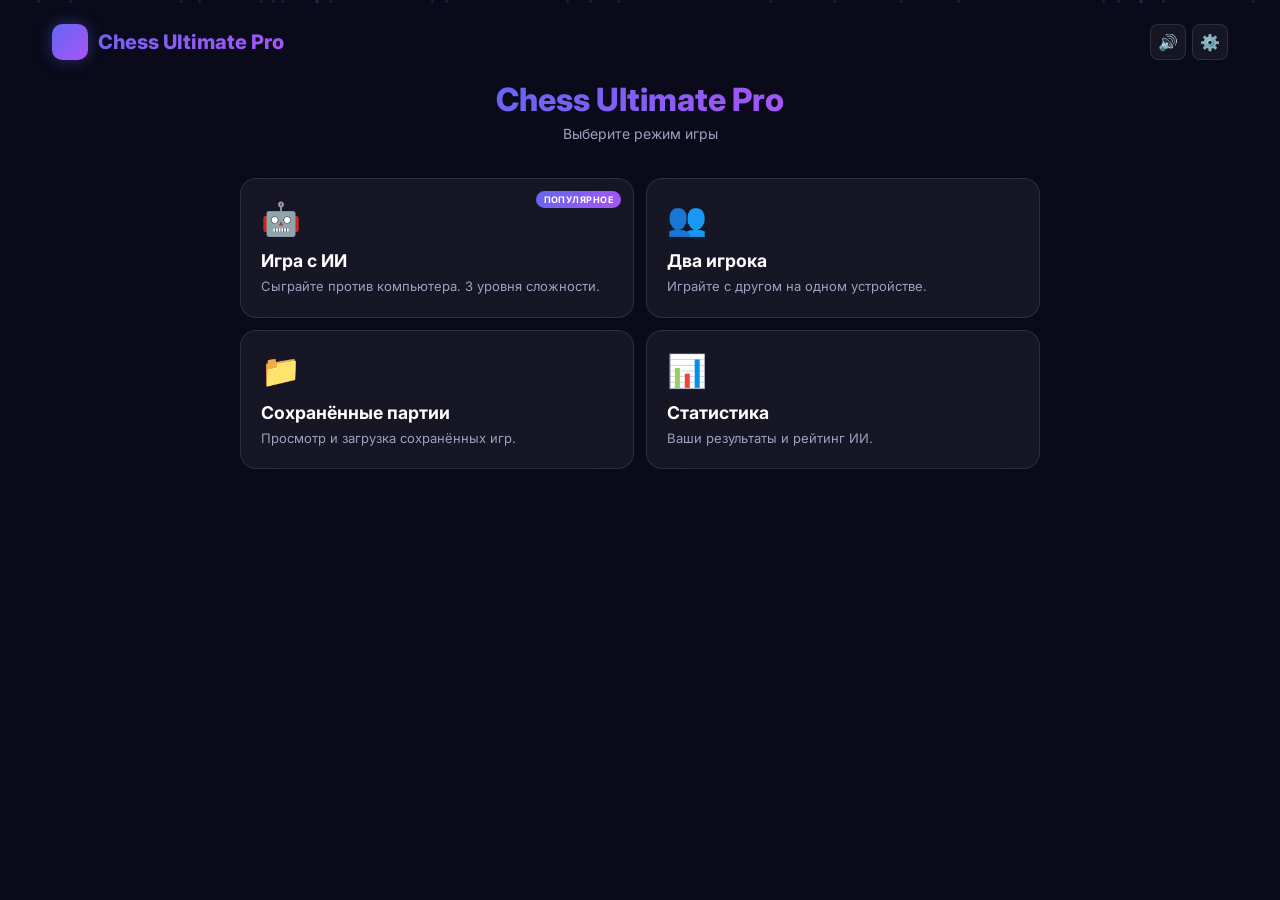
==== index.html.html @ 2f2b068c "Add files via upload" ====
<!DOCTYPE html>
<html lang="ru">
<head>
<meta charset="UTF-8">
<meta name="viewport" content="width=device-width, initial-scale=1.0, maximum-scale=1.0, user-scalable=no">
<meta name="theme-color" content="#0f0f25">
<meta name="apple-mobile-web-app-capable" content="yes">
<meta name="apple-mobile-web-app-status-bar-style" content="black-translucent">
<meta name="description" content="Chess Ultimate Pro 2026 - Ультимативные шахматы с продвинутым ИИ">
<title>Chess Ultimate Pro 2026</title>
<link href="https://fonts.googleapis.com/css2?family=Inter:wght@300;400;500;600;700;800&family=JetBrains+Mono:wght@400;500;600&family=Poppins:wght@600;700;800&display=swap" rel="stylesheet">
<style>
:root{--bg-primary:#0a0a1a;--bg-secondary:#12122a;--bg-tertiary:#1e1e3f;--bg-glass:rgba(255,255,255,0.05);--text-primary:#ffffff;--text-secondary:#a0a0c0;--text-muted:#6a6a8a;--accent:#6366f1;--accent-secondary:#a855f7;--accent-glow:rgba(99,102,241,0.4);--light-square:#e8e4d9;--dark-square:#7d6b54;--light-square-hl:#f0ebdb;--dark-square-hl:#8f7b60;--selected:rgba(99,102,241,0.6);--valid-move:rgba(34,197,94,0.6);--valid-capture:rgba(239,68,68,0.8);--last-move:rgba(251,191,36,0.35);--check-hl:rgba(239,68,68,0.6);--border:rgba(255,255,255,0.1);--shadow:0 12px 48px rgba(0,0,0,0.6);--shadow-sm:0 4px 16px rgba(0,0,0,0.4)}
[data-theme="light"]{--bg-primary:#fafaf5;--bg-secondary:#f0f0e8;--bg-tertiary:#e5e5dc;--bg-glass:rgba(0,0,0,0.04);--text-primary:#1a1a2e;--text-secondary:#5a5a7a;--text-muted:#8a8a9a;--accent:#4f46e5;--accent-secondary:#9333ea;--accent-glow:rgba(79,70,229,0.25);--border:rgba(0,0,0,0.12);--shadow:0 12px 48px rgba(0,0,0,0.15);--shadow-sm:0 4px 16px rgba(0,0,0,0.1)}
[data-theme="classic"]{--bg-primary:#2a2a2a;--bg-secondary:#353535;--bg-tertiary:#404040;--bg-glass:rgba(255,255,255,0.05);--text-primary:#f0f0f0;--text-secondary:#c0c0c0;--text-muted:#909090;--accent:#d4af37;--accent-secondary:#c9a227;--accent-glow:rgba(212,175,55,0.35);--light-square:#eeeed2;--dark-square:#769656;--light-square-hl:#f7f789;--dark-square-hl:#8fb35a;--selected:rgba(212,175,55,0.5);--valid-move:rgba(106,168,79,0.6);--valid-capture:rgba(185,28,28,0.8);--last-move:rgba(250,204,21,0.4);--check-hl:rgba(185,28,28,0.6);--border:rgba(255,255,255,0.08);--shadow:0 12px 48px rgba(0,0,0,0.5)}
[data-theme="ocean"]{--bg-primary:#0d1f3a;--bg-secondary:#122a4a;--bg-tertiary:#1a3555;--bg-glass:rgba(0,180,216,0.05);--text-primary:#e8f4ff;--text-secondary:#8ab8e8;--text-muted:#5a8ab8;--accent:#00b4d8;--accent-secondary:#0077b6;--accent-glow:rgba(0,180,216,0.35);--light-square:#d4edff;--dark-square:#5a9bb8;--light-square-hl:#e4f5ff;--dark-square-hl:#6aabb8;--border:rgba(0,180,216,0.15)}
[data-theme="forest"]{--bg-primary:#0d2a0d;--bg-secondary:#123512;--bg-tertiary:#1a401a;--bg-glass:rgba(34,197,94,0.05);--text-primary:#e8f8e8;--text-secondary:#8ac88a;--text-muted:#5aa05a;--accent:#22c55e;--accent-secondary:#16a34a;--accent-glow:rgba(34,197,94,0.35);--light-square:#e8f8d0;--dark-square:#5a9a4a;--light-square-hl:#f0ffd0;--dark-square-hl:#6aaa5a;--border:rgba(34,197,94,0.12)}
[data-theme="sunset"]{--bg-primary:#2a0f1a;--bg-secondary:#351222;--bg-tertiary:#401a2a;--bg-glass:rgba(255,107,107,0.05);--text-primary:#ffe8ec;--text-secondary:#e89ab0;--text-muted:#b86a88;--accent:#ff6b6b;--accent-secondary:#ff8e53;--accent-glow:rgba(255,107,107,0.35);--light-square:#ffe8dc;--dark-square:#d46a6a;--light-square-hl:#fff0e8;--dark-square-hl:#e47a7a;--border:rgba(255,107,107,0.15)}
[data-theme="midnight"]{--bg-primary:#0a0f1f;--bg-secondary:#0f152a;--bg-tertiary:#1a2040;--bg-glass:rgba(99,102,241,0.04);--text-primary:#f0f4ff;--text-secondary:#90a0d0;--text-muted:#5a6a9a;--accent:#818cf8;--accent-secondary:#c084fc;--accent-glow:rgba(129,140,248,0.3);--light-square:#e0e4f0;--dark-square:#6a7090;--light-square-hl:#eceef8;--dark-square-hl:#7a80a0;--border:rgba(129,140,248,0.12)}
*{margin:0;padding:0;box-sizing:border-box;-webkit-tap-highlight-color:transparent;touch-action:manipulation}
body{font-family:Inter,-apple-system,BlinkMacSystemFont,sans-serif;background:var(--bg-primary);color:var(--text-primary);min-height:100vh;overflow-x:hidden;display:flex;flex-direction:column;align-items:center;transition:background .5s,color .5s}
.particles{position:fixed;inset:0;overflow:hidden;pointer-events:none;z-index:0}
.particle{position:absolute;width:3px;height:3px;background:var(--accent);border-radius:50%;opacity:.2;animation:float 20s infinite ease-in-out}
@keyframes float{0%,100%{transform:translateY(100vh) translateX(0);opacity:0}10%{opacity:.2}90%{opacity:.2}50%{transform:translateY(-200px) translateX(30px);opacity:.15}}
.app-container{position:relative;z-index:1;width:100%;max-width:1200px;padding:12px;display:flex;flex-direction:column;align-items:center;min-height:100vh}
.header{width:100%;display:flex;justify-content:space-between;align-items:center;padding:12px 0;margin-bottom:8px}
.logo{display:flex;align-items:center;gap:10px;font-size:1.25rem;font-weight:800;background:linear-gradient(135deg,var(--accent),var(--accent-secondary));-webkit-background-clip:text;-webkit-text-fill-color:transparent;background-clip:text}
.logo-icon{width:36px;height:36px;background:linear-gradient(135deg,var(--accent),var(--accent-secondary));border-radius:10px;display:flex;align-items:center;justify-content:center;font-size:1.25rem;box-shadow:0 0 15px var(--accent-glow);animation:pulse-glow 3s infinite ease-in-out}
@keyframes pulse-glow{0%,100%{box-shadow:0 0 15px var(--accent-glow)}50%{box-shadow:0 0 30px var(--accent-glow),0 0 50px rgba(139,92,246,0.15)}}
.header-actions{display:flex;gap:6px}
.icon-btn{width:36px;height:36px;border-radius:8px;border:1px solid var(--border);background:var(--bg-glass);backdrop-filter:blur(10px);color:var(--text-secondary);font-size:1rem;cursor:pointer;transition:all .3s cubic-bezier(.4,0,.2,1);display:flex;align-items:center;justify-content:center}
.icon-btn:hover{background:var(--bg-tertiary);color:var(--text-primary);transform:translateY(-2px);box-shadow:var(--shadow-sm)}
.icon-btn:active{transform:translateY(0) scale(.95)}
.screen{width:100%;display:none;animation:fadeIn .5s ease-out}
.screen.active{display:flex;flex-direction:column;align-items:center}
@keyframes fadeIn{from{opacity:0;transform:translateY(20px)}to{opacity:1;transform:translateY(0)}}
.menu-title{text-align:center;margin-bottom:20px}
.menu-title h1{font-size:clamp(1.5rem,5vw,2rem);font-weight:800;margin-bottom:6px;background:linear-gradient(135deg,var(--accent),var(--accent-secondary));-webkit-background-clip:text;-webkit-text-fill-color:transparent;background-clip:text}
.menu-title p{color:var(--text-secondary);font-size:.875rem}
.menu-grid{display:grid;grid-template-columns:repeat(auto-fit,minmax(260px,1fr));gap:12px;width:100%;max-width:800px;margin-top:16px}
.menu-card{background:var(--bg-glass);backdrop-filter:blur(20px);border:1px solid var(--border);border-radius:16px;padding:20px;cursor:pointer;transition:all .4s cubic-bezier(.4,0,.2,1);position:relative;overflow:hidden}
.menu-card::before{content:'';position:absolute;top:0;left:0;right:0;height:3px;background:linear-gradient(90deg,var(--accent),var(--accent-secondary));transform:scaleX(0);transition:transform .4s ease}
.menu-card:hover{transform:translateY(-3px);box-shadow:var(--shadow),0 0 30px var(--accent-glow);border-color:rgba(59,130,246,0.3)}
.menu-card:hover::before{transform:scaleX(1)}
.menu-card-icon{font-size:2rem;margin-bottom:12px;display:block;transition:transform .3s ease}
.menu-card:hover .menu-card-icon{transform:scale(1.1) rotate(-5deg)}
.menu-card-title{font-size:1.1rem;font-weight:700;margin-bottom:6px;color:var(--text-primary)}
.menu-card-desc{font-size:.8125rem;color:var(--text-secondary);line-height:1.5}
.menu-card-badge{position:absolute;top:12px;right:12px;background:linear-gradient(135deg,var(--accent),var(--accent-secondary));color:white;font-size:.5625rem;font-weight:700;padding:3px 8px;border-radius:12px;text-transform:uppercase;letter-spacing:.05em}
.color-select-grid{display:grid;grid-template-columns:1fr 1fr;gap:12px;margin:16px 0}
.color-option{padding:20px;border-radius:14px;border:2px solid var(--border);background:var(--bg-tertiary);cursor:pointer;transition:all .3s ease;text-align:center}
.color-option:hover{border-color:var(--accent);transform:translateY(-2px)}
.color-option.active{border-color:var(--accent);background:rgba(59,130,246,0.15);box-shadow:0 0 20px rgba(59,130,246,0.2)}
.color-option .piece-preview{font-size:3rem;margin-bottom:8px;display:block}
.color-option .color-label{font-size:.9375rem;font-weight:600}
.game-layout{display:flex;flex-direction:column;align-items:center;width:100%;gap:12px}
@media(min-width:900px){.game-layout{flex-direction:row;justify-content:center;align-items:flex-start;gap:16px}}
.board-area{display:flex;flex-direction:column;align-items:center;gap:10px;flex-shrink:0}
.player-panel{background:var(--bg-glass);backdrop-filter:blur(20px);border:1px solid var(--border);border-radius:14px;padding:10px 14px;display:flex;align-items:center;gap:10px;width:100%;max-width:min(85vw,520px);transition:all .3s ease;min-height:56px}
.player-panel.active-turn{border-color:var(--accent);box-shadow:0 0 15px var(--accent-glow);background:rgba(59,130,246,0.08)}
.player-avatar{width:40px;height:40px;border-radius:12px;background:linear-gradient(135deg,var(--accent),var(--accent-secondary));display:flex;align-items:center;justify-content:center;font-size:1.25rem;flex-shrink:0;transition:transform .3s ease}
.player-panel.active-turn .player-avatar{animation:avatar-pulse 2s infinite}
@keyframes avatar-pulse{0%,100%{transform:scale(1)}50%{transform:scale(1.08)}}
.player-info{flex:1;min-width:0}
.player-name{font-weight:600;font-size:.875rem;color:var(--text-primary);white-space:nowrap;overflow:hidden;text-overflow:ellipsis}
.player-status{font-size:.6875rem;color:var(--text-muted);margin-top:1px}
.player-timer{font-family:'JetBrains Mono',monospace;font-size:1rem;font-weight:600;color:var(--text-primary);background:var(--bg-secondary);padding:6px 12px;border-radius:8px;border:1px solid var(--border);transition:all .3s ease;min-width:64px;text-align:center}
.player-timer.low-time{color:#ef4444;border-color:rgba(239,68,68,0.5);animation:timer-pulse 1s infinite}
@keyframes timer-pulse{0%,100%{box-shadow:0 0 0 0 rgba(239,68,68,0.4)}50%{box-shadow:0 0 0 6px rgba(239,68,68,0)}}
.board-wrapper{position:relative;padding:8px;background:var(--bg-glass);backdrop-filter:blur(20px);border:1px solid var(--border);border-radius:16px;box-shadow:var(--shadow)}
.board-container{position:relative;width:min(92vw,520px);height:min(92vw,520px)}
@media(min-width:768px){.board-container{width:min(80vw,480px);height:min(80vw,480px)}}
@media(min-width:900px){.board-container{width:min(55vw,520px);height:min(55vw,520px)}}
.board{display:grid;grid-template-columns:repeat(8,1fr);grid-template-rows:repeat(8,1fr);width:100%;height:100%;border-radius:10px;overflow:hidden;position:relative}
.square{position:relative;display:flex;align-items:center;justify-content:center;cursor:pointer;transition:background .15s ease;user-select:none;overflow:hidden}
.square.light{background:var(--light-square)}
.square.dark{background:var(--dark-square)}
.square.light:hover{background:var(--light-square-hl)}
.square.dark:hover{background:var(--dark-square-hl)}
.square.selected{background:var(--selected)!important;box-shadow:inset 0 0 15px rgba(139,92,246,0.3)}
.square.last-move{background:var(--last-move)!important}
.square.check{background:var(--check-hl)!important;animation:check-pulse 1.2s infinite}
@keyframes check-pulse{0%,100%{box-shadow:inset 0 0 15px rgba(239,68,68,0.3)}50%{box-shadow:inset 0 0 30px rgba(239,68,68,0.6)}}
.square.valid-move::after{content:'';position:absolute;width:28%;height:28%;background:var(--valid-move);border-radius:50%;animation:dot-in .25s ease-out}
.square.valid-capture::after{content:'';position:absolute;inset:0;border:3px solid var(--valid-capture);border-radius:0;animation:ring-in .25s ease-out}
@keyframes dot-in{from{transform:scale(0);opacity:0}to{transform:scale(1);opacity:1}}
@keyframes ring-in{from{transform:scale(1.3);opacity:0}to{transform:scale(1);opacity:1}}
.piece{font-size:clamp(1.8rem,10vw,3rem);line-height:1;z-index:2;transition:transform .12s cubic-bezier(.4,0,.2,1);cursor:grab;position:relative}
.piece:active{cursor:grabbing;transform:scale(1.12)}
.piece.white{color:#f5f5f5;-webkit-text-stroke:1.2px #1a1a1a;text-stroke:1.2px #1a1a1a;text-shadow:0 1px 3px rgba(0,0,0,0.3),0 0 6px rgba(255,255,255,0.15)}
.piece.black{color:#0a0a0a;text-shadow:0 1px 2px rgba(255,255,255,0.1)}
.piece.capturing{animation:capture-anim .4s ease-out forwards}
@keyframes capture-anim{0%{transform:scale(1)}30%{transform:scale(1.3) rotate(10deg)}60%{transform:scale(.8) rotate(-5deg);opacity:.5}100%{transform:scale(0);opacity:0}}
.piece.moving{animation:move-anim .25s ease-out}
@keyframes move-anim{0%{transform:scale(1)}50%{transform:scale(1.15)}100%{transform:scale(1)}}
.capture-effect{position:absolute;inset:0;pointer-events:none;z-index:10;display:flex;align-items:center;justify-content:center}
.capture-effect::after{content:'💥';font-size:clamp(1.5rem,8vw,2.5rem);animation:capture-boom .5s ease-out forwards;position:absolute}
@keyframes capture-boom{0%{transform:scale(0);opacity:1}50%{transform:scale(1.5);opacity:.8}100%{transform:scale(2);opacity:0}}
.coord{position:absolute;font-family:'JetBrains Mono',monospace;font-size:clamp(.5rem,1.5vw,.625rem);font-weight:600;color:rgba(0,0,0,0.5);pointer-events:none;z-index:1}
.coord-file{bottom:2px;right:3px}
.coord-rank{top:2px;left:3px}
.side-panel{display:flex;flex-direction:column;gap:10px;width:100%;max-width:min(92vw,520px)}
@media(min-width:900px){.side-panel{width:280px;max-width:280px}}
.panel-card{background:var(--bg-glass);backdrop-filter:blur(20px);border:1px solid var(--border);border-radius:14px;padding:14px}
.panel-title{font-size:.75rem;font-weight:600;color:var(--text-secondary);text-transform:uppercase;letter-spacing:.05em;margin-bottom:10px;display:flex;align-items:center;gap:6px}
.captured-area{display:flex;flex-wrap:wrap;gap:3px;min-height:28px;align-items:center}
.captured-piece{font-size:1.1rem;animation:captured-in .4s cubic-bezier(.34,1.56,.64,1);display:inline-block}
@keyframes captured-in{from{transform:scale(2) rotate(20deg);opacity:0}to{transform:scale(1) rotate(0);opacity:.7}}
.captured-divider{height:1px;background:var(--border);margin:6px 0}
.move-list{max-height:160px;overflow-y:auto;font-family:'JetBrains Mono',monospace;font-size:.75rem;display:grid;grid-template-columns:auto 1fr 1fr;gap:3px 10px}
.move-list::-webkit-scrollbar{width:3px}
.move-list::-webkit-scrollbar-thumb{background:var(--border);border-radius:3px}
.move-number{color:var(--text-muted);text-align:right;padding:2px 0}
.move-entry{color:var(--text-primary);cursor:pointer;padding:2px 6px;border-radius:3px;transition:background .15s;white-space:nowrap;overflow:hidden;text-overflow:ellipsis}
.move-entry:hover{background:var(--bg-tertiary)}
.move-entry.current{background:rgba(59,130,246,0.2)!important;color:var(--accent)!important}
.controls-grid{display:grid;grid-template-columns:repeat(4,1fr);gap:6px}
.control-btn{background:var(--bg-secondary);border:1px solid var(--border);border-radius:8px;padding:8px 4px;color:var(--text-secondary);font-size:.75rem;cursor:pointer;transition:all .2s ease;display:flex;flex-direction:column;align-items:center;gap:3px}
.control-btn:hover{background:var(--bg-tertiary);color:var(--text-primary);transform:translateY(-2px);border-color:var(--accent)}
.control-btn:active{transform:translateY(0) scale(.95)}
.control-btn .icon{font-size:1.1rem}
.control-btn .label{font-size:.625rem;font-weight:500}
.exit-btn{width:100%;margin-top:8px;padding:10px;border-radius:10px;border:1px solid var(--border);background:var(--bg-tertiary);color:var(--text-secondary);font-size:.8125rem;font-weight:600;cursor:pointer;transition:all .2s ease;display:flex;align-items:center;justify-content:center;gap:6px}
.exit-btn:hover{background:rgba(239,68,68,0.1);border-color:rgba(239,68,68,0.4);color:#ef4444}
.exit-btn:active{transform:scale(.98)}
.ai-thinking{display:none;align-items:center;gap:8px;padding:6px 14px;background:rgba(139,92,246,0.08);border:1px solid rgba(139,92,246,0.2);border-radius:8px;font-size:.8125rem;color:var(--accent-secondary);width:fit-content}
.ai-thinking.active{display:flex;animation:thinking-fade .3s ease}
@keyframes thinking-fade{from{opacity:0;transform:translateY(5px)}to{opacity:1;transform:translateY(0)}}
.thinking-dots{display:flex;gap:4px}
.thinking-dot{width:5px;height:5px;background:var(--accent-secondary);border-radius:50%;animation:thinking-bounce 1.4s infinite ease-in-out both}
.thinking-dot:nth-child(1){animation-delay:-.32s}.thinking-dot:nth-child(2){animation-delay:-.16s}
@keyframes thinking-bounce{0%,80%,100%{transform:scale(0)}40%{transform:scale(1)}}
.modal-overlay{position:fixed;inset:0;background:rgba(0,0,0,0.75);backdrop-filter:blur(12px);z-index:1000;display:none;align-items:center;justify-content:center;padding:16px;animation:fadeIn .3s ease}
.modal-overlay.active{display:flex}
.modal{background:var(--bg-secondary);border:1px solid var(--border);border-radius:20px;padding:28px;max-width:420px;width:100%;text-align:center;animation:modal-in .4s cubic-bezier(.34,1.56,.64,1);box-shadow:var(--shadow);max-height:90vh;overflow-y:auto}
@keyframes modal-in{from{transform:scale(.85) translateY(20px);opacity:0}to{transform:scale(1) translateY(0);opacity:1}}
.modal-icon{font-size:3.5rem;margin-bottom:12px;display:block;animation:bounce-in .6s cubic-bezier(.34,1.56,.64,1)}
@keyframes bounce-in{0%{transform:scale(0)}60%{transform:scale(1.15)}100%{transform:scale(1)}}
.modal-title{font-size:1.35rem;font-weight:700;margin-bottom:6px;color:var(--text-primary)}
.modal-text{color:var(--text-secondary);margin-bottom:20px;line-height:1.5;font-size:.875rem}
.modal-buttons{display:flex;gap:10px;justify-content:center;flex-wrap:wrap}
.btn{padding:10px 20px;border-radius:10px;font-weight:600;font-size:.875rem;cursor:pointer;transition:all .25s ease;border:none;outline:none}
.btn-primary{background:linear-gradient(135deg,var(--accent),var(--accent-secondary));color:white;box-shadow:0 4px 12px var(--accent-glow)}
.btn-primary:hover{transform:translateY(-2px);box-shadow:0 6px 20px var(--accent-glow)}
.btn-primary:active{transform:translateY(0) scale(.97)}
.btn-secondary{background:var(--bg-tertiary);color:var(--text-primary);border:1px solid var(--border)}
.btn-secondary:hover{background:var(--bg-glass);border-color:var(--accent)}
.btn-full{width:100%;margin-top:8px}
.difficulty-grid{display:grid;grid-template-columns:repeat(3,1fr);gap:8px;margin:14px 0}
.difficulty-btn{padding:14px 6px;border-radius:10px;border:2px solid var(--border);background:var(--bg-tertiary);color:var(--text-secondary);cursor:pointer;transition:all .3s ease;font-weight:600;font-size:.8125rem}
.difficulty-btn:hover{border-color:var(--accent);color:var(--text-primary);transform:translateY(-2px)}
.difficulty-btn.active{border-color:var(--accent);background:rgba(59,130,246,0.15);color:var(--accent);box-shadow:0 0 15px rgba(59,130,246,0.1)}
.promotion-options{display:flex;gap:10px;justify-content:center;margin-top:14px}
.promotion-piece{width:52px;height:52px;background:var(--bg-tertiary);border:2px solid var(--border);border-radius:10px;display:flex;align-items:center;justify-content:center;font-size:1.75rem;cursor:pointer;transition:all .3s ease}
.promotion-piece:hover{border-color:var(--accent);transform:translateY(-4px) scale(1.1);box-shadow:0 8px 20px rgba(59,130,246,0.25)}
.promotion-piece:active{transform:translateY(-2px) scale(1.05)}
.settings-group{margin-bottom:16px}
.settings-label{font-size:.75rem;font-weight:600;color:var(--text-secondary);margin-bottom:8px;display:block;text-transform:uppercase;letter-spacing:.03em}
.toggle{display:flex;align-items:center;justify-content:space-between;padding:10px 0;border-bottom:1px solid var(--border)}
.toggle-label{font-size:.875rem;color:var(--text-primary)}
.toggle-switch{width:44px;height:24px;background:var(--bg-tertiary);border-radius:12px;position:relative;cursor:pointer;transition:background .3s ease;border:1px solid var(--border)}
.toggle-switch.active{background:var(--accent)}
.toggle-switch::after{content:'';position:absolute;width:18px;height:18px;background:white;border-radius:50%;top:2px;left:2px;transition:transform .3s cubic-bezier(.4,0,.2,1);box-shadow:0 2px 4px rgba(0,0,0,0.2)}
.toggle-switch.active::after{transform:translateX(20px)}
.time-options{display:grid;grid-template-columns:repeat(3,1fr);gap:6px}
.time-btn{padding:10px;border-radius:8px;border:1px solid var(--border);background:var(--bg-tertiary);color:var(--text-secondary);cursor:pointer;transition:all .2s ease;font-size:.75rem;font-weight:500}
.time-btn:hover{border-color:var(--accent);color:var(--text-primary)}
.time-btn.active{background:rgba(59,130,246,0.15);border-color:var(--accent);color:var(--accent)}
.theme-grid{display:grid;grid-template-columns:repeat(3,1fr);gap:8px;margin:10px 0}
.theme-btn{padding:10px 6px;border-radius:10px;border:2px solid var(--border);background:var(--bg-tertiary);cursor:pointer;transition:all .3s ease;font-size:.75rem;font-weight:600;color:var(--text-secondary)}
.theme-btn:hover{border-color:var(--accent);transform:translateY(-2px);color:var(--text-primary)}
.theme-btn.active{border-color:var(--accent);background:rgba(59,130,246,0.15);color:var(--accent);box-shadow:0 0 15px rgba(59,130,246,0.1)}
.theme-btn .theme-preview{display:block;width:100%;height:14px;border-radius:6px;margin-bottom:6px;border:1px solid var(--border)}
.theme-btn[data-theme="dark"] .theme-preview{background:linear-gradient(135deg,#0a0a1a,#1e1e3f)}
.theme-btn[data-theme="light"] .theme-preview{background:linear-gradient(135deg,#fafaf5,#e5e5dc)}
.theme-btn[data-theme="classic"] .theme-preview{background:linear-gradient(135deg,#2a2a2a,#404040)}
.theme-btn[data-theme="ocean"] .theme-preview{background:linear-gradient(135deg,#0d1f3a,#1a3555)}
.theme-btn[data-theme="forest"] .theme-preview{background:linear-gradient(135deg,#0d2a0d,#1a401a)}
.theme-btn[data-theme="sunset"] .theme-preview{background:linear-gradient(135deg,#2a0f1a,#401a2a)}
.theme-btn[data-theme="midnight"] .theme-preview{background:linear-gradient(135deg,#0a0f1f,#1a2040)}
.stats-grid{display:grid;grid-template-columns:repeat(3,1fr);gap:8px;margin:10px 0}
.stat-card{background:var(--bg-tertiary);border:1px solid var(--border);border-radius:10px;padding:12px 6px;text-align:center}
.stat-value{font-size:1.25rem;font-weight:700;color:var(--accent)}
.stat-label{font-size:.625rem;color:var(--text-muted);margin-top:2px;text-transform:uppercase;letter-spacing:.03em}
.elo-display{background:linear-gradient(135deg,var(--accent),var(--accent-secondary));color:white;padding:12px 16px;border-radius:12px;margin:10px 0;text-align:center}
.elo-value{font-size:1.5rem;font-weight:800}
.elo-label{font-size:.6875rem;opacity:.9;text-transform:uppercase;letter-spacing:.05em}
.elo-diff{font-size:.75rem;margin-top:4px}
.elo-diff.positive{color:#86efac}.elo-diff.negative{color:#fca5a5}
.history-list{max-height:200px;overflow-y:auto;display:flex;flex-direction:column;gap:6px}
.history-item{background:var(--bg-tertiary);border:1px solid var(--border);border-radius:10px;padding:10px 12px;cursor:pointer;transition:all .2s ease;text-align:left}
.history-item:hover{border-color:var(--accent);transform:translateX(4px)}
.history-item-header{display:flex;justify-content:space-between;align-items:center;margin-bottom:4px}
.history-item-title{font-weight:600;font-size:.8125rem;color:var(--text-primary)}
.history-item-date{font-size:.625rem;color:var(--text-muted)}
.history-item-meta{display:flex;gap:8px;font-size:.6875rem;color:var(--text-secondary)}
.history-item-result{font-weight:600}
.history-item-result.win{color:#22c55e}.history-item-result.loss{color:#ef4444}.history-item-result.draw{color:#eab308}
.history-empty{text-align:center;color:var(--text-muted);padding:20px;font-size:.8125rem}
.saved-games-list{max-height:240px;overflow-y:auto;display:flex;flex-direction:column;gap:6px}
.saved-game-item{background:var(--bg-tertiary);border:1px solid var(--border);border-radius:10px;padding:10px 12px;cursor:pointer;transition:all .2s ease;text-align:left;display:flex;justify-content:space-between;align-items:center}
.saved-game-item:hover{border-color:var(--accent)}
.saved-game-info{flex:1}
.saved-game-title{font-weight:600;font-size:.8125rem;color:var(--text-primary)}
.saved-game-meta{font-size:.625rem;color:var(--text-muted);margin-top:2px}
.saved-game-actions{display:flex;gap:4px}
.saved-game-btn{width:28px;height:28px;border-radius:6px;border:1px solid var(--border);background:var(--bg-secondary);color:var(--text-secondary);cursor:pointer;display:flex;align-items:center;justify-content:center;font-size:.75rem;transition:all .2s}
.saved-game-btn:hover{background:var(--accent);color:white;border-color:var(--accent)}
.toast{position:fixed;bottom:20px;left:50%;transform:translateX(-50%) translateY(100px);background:var(--bg-secondary);border:1px solid var(--border);border-radius:10px;padding:10px 20px;color:var(--text-primary);font-weight:500;z-index:2000;opacity:0;transition:all .4s cubic-bezier(.34,1.56,.64,1);box-shadow:var(--shadow);white-space:nowrap;font-size:.875rem}
.toast.show{transform:translateX(-50%) translateY(0);opacity:1}
::-webkit-scrollbar{width:4px}
::-webkit-scrollbar-track{background:transparent}
::-webkit-scrollbar-thumb{background:var(--border);border-radius:2px}
@media(max-width:640px){
.app-container{padding:8px}.header{padding:8px 0}.logo{font-size:1.1rem}.logo-icon{width:32px;height:32px;font-size:1rem}
.menu-grid{grid-template-columns:1fr;gap:10px}.menu-card{padding:16px}.menu-card-icon{font-size:1.75rem}
.controls-grid{grid-template-columns:repeat(2,1fr)}.control-btn{padding:8px 2px}
.player-panel{padding:8px 10px;min-height:48px}.player-avatar{width:34px;height:34px;font-size:1rem}
.player-timer{font-size:.875rem;padding:4px 8px;min-width:52px}
.piece{font-size:clamp(1.6rem,11vw,2.2rem)}.modal{padding:20px;margin:12px}
.side-panel{max-width:100%}.board-container{width:min(96vw,100%)}
.theme-grid{grid-template-columns:repeat(2,1fr)}.stats-grid{grid-template-columns:repeat(3,1fr)}
}
@media(max-width:380px){
.piece{font-size:clamp(1.4rem,10vw,1.8rem)}.coord{font-size:.4375rem}.player-name{font-size:.8125rem}
}
.pgn-area{width:100%;min-height:80px;background:var(--bg-tertiary);border:1px solid var(--border);border-radius:8px;padding:10px;font-family:'JetBrains Mono',monospace;font-size:.6875rem;color:var(--text-secondary);resize:vertical;outline:none}
.pgn-area:focus{border-color:var(--accent)}
.rating-bar{width:100%;height:6px;background:var(--bg-tertiary);border-radius:3px;overflow:hidden;margin:8px 0}
.rating-bar-fill{height:100%;background:linear-gradient(90deg,var(--accent),var(--accent-secondary));border-radius:3px;transition:width .5s ease}

.destruction-flash{position:absolute;inset:0;pointer-events:none;z-index:50;background:radial-gradient(circle,rgba(255,200,50,0.8) 0%,transparent 70%);animation:flash-out 0.3s ease-out forwards}
@keyframes flash-out{0%{opacity:1;transform:scale(0.5)}100%{opacity:0;transform:scale(1.5)}}
</style>
<base target="_blank">
</head>
<body>
<div class="particles" id="particles"></div>
<div class="app-container">
<header class="header">
<div class="logo"><div class="logo-icon">♟️</div><span>Chess Ultimate Pro</span></div>
<div class="header-actions">
<button class="icon-btn" id="btn-sound" title="Звук">🔊</button>
<button class="icon-btn" id="btn-settings" title="Настройки">⚙️</button>
</div>
</header>
<div class="screen active" id="screen-menu">
<div class="menu-title"><h1>Chess Ultimate Pro</h1><p>Выберите режим игры</p></div>
<div class="menu-grid">
<div class="menu-card" onclick="showColorSelect('ai')"><span class="menu-card-icon">🤖</span><div class="menu-card-title">Игра с ИИ</div><div class="menu-card-desc">Сыграйте против компьютера. 3 уровня сложности.</div><span class="menu-card-badge">Популярное</span></div>
<div class="menu-card" onclick="startGame('pvp')"><span class="menu-card-icon">👥</span><div class="menu-card-title">Два игрока</div><div class="menu-card-desc">Играйте с другом на одном устройстве.</div></div>
<div class="menu-card" onclick="showSavedGames()"><span class="menu-card-icon">📁</span><div class="menu-card-title">Сохранённые партии</div><div class="menu-card-desc">Просмотр и загрузка сохранённых игр.</div></div>
<div class="menu-card" onclick="showStats()"><span class="menu-card-icon">📊</span><div class="menu-card-title">Статистика</div><div class="menu-card-desc">Ваши результаты и рейтинг ИИ.</div></div>

</div>
</div>
<div class="screen" id="screen-color-select">
<div class="menu-title"><h1>Выберите цвет</h1><p>За кого будете играть?</p></div>
<div style="width:100%;max-width:400px;">
<div class="color-select-grid">
<div class="color-option active" id="opt-white" onclick="selectPlayerColor('white')"><span class="piece-preview">♔</span><span class="color-label">Белые</span><span style="font-size:.75rem;color:var(--text-muted);display:block;margin-top:4px">Ходят первыми</span></div>
<div class="color-option" id="opt-black" onclick="selectPlayerColor('black')"><span class="piece-preview">♚</span><span class="color-label">Чёрные</span><span style="font-size:.75rem;color:var(--text-muted);display:block;margin-top:4px">Ходят вторыми</span></div>
</div>
<div class="modal-buttons" style="margin-top:20px"><button class="btn btn-primary" style="flex:1" onclick="confirmColorSelection()">Играть</button><button class="btn btn-secondary" onclick="showMenu()">Назад</button></div>
</div>
</div>
<div class="screen" id="screen-game">
<div class="game-layout">
<div class="board-area">
<div class="player-panel" id="panel-black"><div class="player-avatar" id="avatar-black">♚</div><div class="player-info"><div class="player-name" id="name-black">Чёрные</div><div class="player-status" id="status-black">Ожидание...</div></div><div class="player-timer" id="timer-black">--:--</div></div>
<div class="board-wrapper"><div class="board-container"><div class="board" id="board"></div></div></div>
<div class="player-panel active-turn" id="panel-white"><div class="player-avatar" id="avatar-white">♔</div><div class="player-info"><div class="player-name" id="name-white">Белые</div><div class="player-status" id="status-white">Ваш ход</div></div><div class="player-timer" id="timer-white">--:--</div></div>
<div class="ai-thinking" id="ai-thinking"><span>ИИ думает</span><div class="thinking-dots"><div class="thinking-dot"></div><div class="thinking-dot"></div><div class="thinking-dot"></div></div></div>
</div>
<div class="side-panel">
<div class="panel-card"><div class="panel-title">⚔️ Взятые фигуры</div><div class="captured-area" id="captured-white"></div><div class="captured-divider"></div><div class="captured-area" id="captured-black"></div></div>
<div class="panel-card"><div class="panel-title">📜 Ходы</div><div class="move-list" id="move-list"></div></div>
<div class="panel-card"><div class="panel-title">🎮 Управление</div><div class="controls-grid"><button class="control-btn" onclick="undoMove()"><span class="icon">↩️</span><span class="label">Отмена</span></button><button class="control-btn" onclick="showHint()"><span class="icon">💡</span><span class="label">Подсказка</span></button><button class="control-btn" onclick="offerDraw()"><span class="icon">🤝</span><span class="label">Ничья</span></button><button class="control-btn" onclick="resignGame()"><span class="icon">🏳️</span><span class="label">Сдаться</span></button></div><button class="exit-btn" onclick="confirmExitToMenu()">🏠 Выход в главное меню</button></div>
<div class="panel-card"><div class="panel-title">💾 Сохранение</div><div class="controls-grid"><button class="control-btn" onclick="saveCurrentGame()"><span class="icon">💾</span><span class="label">Сохранить</span></button><button class="control-btn" onclick="exportPGN()"><span class="icon">📋</span><span class="label">Экспорт PGN</span></button><button class="control-btn" onclick="importPGN()"><span class="icon">📥</span><span class="label">Импорт PGN</span></button><button class="control-btn" onclick="copyFEN()"><span class="icon">🔗</span><span class="label">Копировать FEN</span></button></div></div>
</div>
</div>
</div>
<div class="screen" id="screen-saved-games">
<div class="menu-title"><h1>📁 Сохранённые партии</h1><p>Загрузите или удалите сохранённые игры</p></div>
<div style="width:100%;max-width:600px;"><div class="saved-games-list" id="saved-games-list"></div><div class="modal-buttons" style="margin-top:20px"><button class="btn btn-secondary" onclick="showMenu()">🏠 В меню</button><button class="btn btn-primary" onclick="exportAllGames()">📤 Экспорт всех</button></div></div>
</div>
<div class="screen" id="screen-stats">
<div class="menu-title"><h1>📊 Статистика</h1><p>Ваши достижения и рейтинг</p></div>
<div style="width:100%;max-width:500px;">
<div class="elo-display" id="elo-display"><div class="elo-label">Ваш рейтинг</div><div class="elo-value" id="elo-value">1200</div><div class="rating-bar"><div class="rating-bar-fill" id="rating-bar-fill" style="width:50%"></div></div><div class="elo-diff" id="elo-diff"></div></div>
<div class="panel-card" style="margin-top:16px"><div class="panel-title">🏆 Общая статистика</div><div class="stats-grid"><div class="stat-card"><div class="stat-value" id="stat-wins">0</div><div class="stat-label">Победы</div></div><div class="stat-card"><div class="stat-value" id="stat-losses">0</div><div class="stat-label">Поражения</div></div><div class="stat-card"><div class="stat-value" id="stat-draws">0</div><div class="stat-label">Ничьи</div></div><div class="stat-card"><div class="stat-value" id="stat-total">0</div><div class="stat-label">Всего</div></div><div class="stat-card"><div class="stat-value" id="stat-winrate">0%</div><div class="stat-label">Винрейт</div></div><div class="stat-card"><div class="stat-value" id="stat-best">1200</div><div class="stat-label">Макс. рейтинг</div></div></div></div>
<div class="panel-card" style="margin-top:10px"><div class="panel-title">📈 История игр</div><div class="history-list" id="history-list"></div></div>
<div class="modal-buttons" style="margin-top:20px"><button class="btn btn-secondary" onclick="showMenu()">🏠 В меню</button><button class="btn btn-primary" onclick="resetStats()">🗑️ Сбросить статистику</button></div>
</div>
</div>
</div>
<div class="modal-overlay" id="modal-difficulty"><div class="modal"><span class="modal-icon">🎯</span><div class="modal-title">Сложность ИИ</div><div class="modal-text">Выберите уровень сложности</div><div class="difficulty-grid"><button class="difficulty-btn" data-level="1" onclick="selectDifficulty(1)"><div>🌱</div><div>Лёгкий</div></button><button class="difficulty-btn active" data-level="2" onclick="selectDifficulty(2)"><div>⚡</div><div>Средний</div></button><button class="difficulty-btn" data-level="3" onclick="selectDifficulty(3)"><div>🔥</div><div>Сложный</div></button></div><div class="modal-buttons"><button class="btn btn-primary" onclick="startAIGame()">Начать</button><button class="btn btn-secondary" onclick="closeModal('modal-difficulty')">Отмена</button></div></div></div>
<div class="modal-overlay" id="modal-gameover"><div class="modal"><span class="modal-icon" id="gameover-icon">🏆</span><div class="modal-title" id="gameover-title">Победа!</div><div class="modal-text" id="gameover-text"></div><div class="modal-buttons"><button class="btn btn-primary" onclick="newGame()">🔄 Новая игра</button><button class="btn btn-secondary" onclick="showMenu()">🏠 В меню</button></div></div></div>
<div class="modal-overlay" id="modal-promotion"><div class="modal"><span class="modal-icon">👑</span><div class="modal-title">Превращение пешки</div><div class="modal-text">Выберите фигуру</div><div class="promotion-options" id="promotion-options"></div></div></div>
<div class="modal-overlay" id="modal-settings"><div class="modal" style="max-width:460px"><span class="modal-icon">⚙️</span><div class="modal-title">Настройки</div><div class="settings-group"><span class="settings-label">⏱️ Время на партию</span><div class="time-options"><button class="time-btn" data-time="0" onclick="selectTime(0)">Без времени</button><button class="time-btn" data-time="3" onclick="selectTime(3)">3 мин</button><button class="time-btn active" data-time="5" onclick="selectTime(5)">5 мин</button><button class="time-btn" data-time="10" onclick="selectTime(10)">10 мин</button><button class="time-btn" data-time="15" onclick="selectTime(15)">15 мин</button><button class="time-btn" data-time="30" onclick="selectTime(30)">30 мин</button></div></div><div class="settings-group"><span class="settings-label">🎨 Тема оформления</span><div class="theme-grid"><button class="theme-btn active" data-theme="dark" onclick="selectTheme('dark')"><span class="theme-preview"></span>Тёмная</button><button class="theme-btn" data-theme="light" onclick="selectTheme('light')"><span class="theme-preview"></span>Светлая</button><button class="theme-btn" data-theme="classic" onclick="selectTheme('classic')"><span class="theme-preview"></span>Классика</button><button class="theme-btn" data-theme="ocean" onclick="selectTheme('ocean')"><span class="theme-preview"></span>Океан</button><button class="theme-btn" data-theme="forest" onclick="selectTheme('forest')"><span class="theme-preview"></span>Лес</button><button class="theme-btn" data-theme="sunset" onclick="selectTheme('sunset')"><span class="theme-preview"></span>Закат</button><button class="theme-btn" data-theme="midnight" onclick="selectTheme('midnight')"><span class="theme-preview"></span>Полночь</button></div></div><div class="settings-group"><span class="settings-label">🎮 Игровые настройки</span><div class="toggle"><span class="toggle-label">Подсказки ходов</span><div class="toggle-switch active" id="toggle-hints" onclick="toggleSetting('hints')"></div></div><div class="toggle"><span class="toggle-label">Звуковые эффекты</span><div class="toggle-switch active" id="toggle-sound" onclick="toggleSetting('sound')"></div></div><div class="toggle"><span class="toggle-label">Координаты на доске</span><div class="toggle-switch active" id="toggle-coords" onclick="toggleSetting('coords')"></div></div><div class="toggle"><span class="toggle-label">Анимации</span><div class="toggle-switch active" id="toggle-animations" onclick="toggleSetting('animations')"></div></div><div class="toggle"><span class="toggle-label">Автосохранение партий</span><div class="toggle-switch active" id="toggle-autosave" onclick="toggleSetting('autosave')"></div></div></div><div class="modal-buttons" style="margin-top:16px"><button class="btn btn-primary" style="flex:1" onclick="closeModal('modal-settings')">Готово</button></div></div></div>

<div class="modal-overlay" id="modal-exit-confirm"><div class="modal"><span class="modal-icon">⚠️</span><div class="modal-title">Выйти в меню?</div><div class="modal-text">Текущая партия будет потеряна. Вы уверены?</div><div class="modal-buttons"><button class="btn btn-primary" onclick="doExitToMenu()">🏠 Выйти</button><button class="btn btn-secondary" onclick="closeModal('modal-exit-confirm')">Продолжить игру</button></div></div></div>
<div class="modal-overlay" id="modal-pgn-export"><div class="modal" style="max-width:500px"><span class="modal-icon">📋</span><div class="modal-title">Экспорт PGN</div><div class="modal-text">Скопируйте нотацию партии</div><textarea class="pgn-area" id="pgn-text" readonly></textarea><div class="modal-buttons" style="margin-top:12px"><button class="btn btn-primary" onclick="copyPGNToClipboard()">📋 Копировать</button><button class="btn btn-secondary" onclick="closeModal('modal-pgn-export')">Закрыть</button></div></div></div>
<div class="modal-overlay" id="modal-pgn-import"><div class="modal" style="max-width:500px"><span class="modal-icon">📥</span><div class="modal-title">Импорт PGN</div><div class="modal-text">Вставьте нотацию партии</div><textarea class="pgn-area" id="pgn-import-text" placeholder="[Event &quot;Casual Game&quot;]... 1. e4 e5 2. Nf3..."></textarea><div class="modal-buttons" style="margin-top:12px"><button class="btn btn-primary" onclick="processPGNImport()">📥 Загрузить</button><button class="btn btn-secondary" onclick="closeModal('modal-pgn-import')">Отмена</button></div></div></div>

<div class="toast" id="toast"></div>
<script>
const PIECES={'K':'♔','Q':'♕','R':'♖','B':'♗','N':'♘','P':'♙','k':'♚','q':'♛','r':'♜','b':'♝','n':'♞','p':'♟'};
const PIECE_VALUES={p:100,n:320,b:330,r:500,q:900,k:20000};
const PST={p:[[0,0,0,0,0,0,0,0],[50,50,50,50,50,50,50,50],[10,10,20,30,30,20,10,10],[5,5,10,25,25,10,5,5],[0,0,0,20,20,0,0,0],[5,-5,-10,0,0,-10,-5,5],[5,10,10,-20,-20,10,10,5],[0,0,0,0,0,0,0,0]],n:[[-50,-40,-30,-30,-30,-30,-40,-50],[-40,-20,0,0,0,0,-20,-40],[-30,0,10,15,15,10,0,-30],[-30,5,15,20,20,15,5,-30],[-30,0,15,20,20,15,0,-30],[-30,5,10,15,15,10,5,-30],[-40,-20,0,5,5,0,-20,-40],[-50,-40,-30,-30,-30,-30,-40,-50]],b:[[-20,-10,-10,-10,-10,-10,-10,-20],[-10,0,0,0,0,0,0,-10],[-10,0,5,10,10,5,0,-10],[-10,5,5,10,10,5,5,-10],[-10,0,10,10,10,10,0,-10],[-10,10,10,10,10,10,10,-10],[-10,5,0,0,0,0,5,-10],[-20,-10,-10,-10,-10,-10,-10,-20]],r:[[0,0,0,0,0,0,0,0],[5,10,10,10,10,10,10,5],[-5,0,0,0,0,0,0,-5],[-5,0,0,0,0,0,0,-5],[-5,0,0,0,0,0,0,-5],[-5,0,0,0,0,0,0,-5],[-5,0,0,0,0,0,0,-5],[0,0,0,5,5,0,0,0]],q:[[-20,-10,-10,-5,-5,-10,-10,-20],[-10,0,0,0,0,0,0,-10],[-10,0,5,5,5,5,0,-10],[-5,0,5,5,5,5,0,-5],[0,0,5,5,5,5,0,-5],[-10,5,5,5,5,5,0,-10],[-10,0,5,0,0,0,0,-10],[-20,-10,-10,-5,-5,-10,-10,-20]],k:[[-30,-40,-40,-50,-50,-40,-40,-30],[-30,-40,-40,-50,-50,-40,-40,-30],[-30,-40,-40,-50,-50,-40,-40,-30],[-30,-40,-40,-50,-50,-40,-40,-30],[-20,-30,-30,-40,-40,-30,-30,-20],[-10,-20,-20,-20,-20,-20,-20,-10],[20,20,0,0,0,0,20,20],[20,30,10,0,0,10,30,20]]};

const AudioEngine={ctx:null,enabled:true,init(){if(!this.ctx)this.ctx=new(window.AudioContext||window.webkitAudioContext)()},play(type){if(!this.enabled)return;this.init();if(this.ctx.state==='suspended')this.ctx.resume();const now=this.ctx.currentTime,osc=this.ctx.createOscillator(),gain=this.ctx.createGain();osc.connect(gain);gain.connect(this.ctx.destination);switch(type){case'move':osc.type='sine';osc.frequency.setValueAtTime(600,now);osc.frequency.exponentialRampToValueAtTime(800,now+.05);gain.gain.setValueAtTime(.15,now);gain.gain.exponentialRampToValueAtTime(.001,now+.12);osc.start(now);osc.stop(now+.12);break;case'capture':osc.type='square';osc.frequency.setValueAtTime(400,now);osc.frequency.exponentialRampToValueAtTime(150,now+.15);gain.gain.setValueAtTime(.2,now);gain.gain.exponentialRampToValueAtTime(.001,now+.2);osc.start(now);osc.stop(now+.2);const o2=this.ctx.createOscillator(),g2=this.ctx.createGain();o2.connect(g2);g2.connect(this.ctx.destination);o2.type='sawtooth';o2.frequency.setValueAtTime(200,now+.05);g2.gain.setValueAtTime(.1,now+.05);g2.gain.exponentialRampToValueAtTime(.001,now+.18);o2.start(now+.05);o2.stop(now+.18);break;case'check':osc.type='sine';osc.frequency.setValueAtTime(500,now);osc.frequency.setValueAtTime(700,now+.1);osc.frequency.setValueAtTime(900,now+.2);gain.gain.setValueAtTime(.15,now);gain.gain.exponentialRampToValueAtTime(.001,now+.35);osc.start(now);osc.stop(now+.35);break;case'checkmate':osc.type='sine';osc.frequency.setValueAtTime(800,now);osc.frequency.setValueAtTime(600,now+.15);osc.frequency.setValueAtTime(400,now+.3);osc.frequency.setValueAtTime(200,now+.5);gain.gain.setValueAtTime(.2,now);gain.gain.exponentialRampToValueAtTime(.001,now+.7);osc.start(now);osc.stop(now+.7);break;case'select':osc.type='sine';osc.frequency.setValueAtTime(900,now);osc.frequency.exponentialRampToValueAtTime(1200,now+.03);gain.gain.setValueAtTime(.08,now);gain.gain.exponentialRampToValueAtTime(.001,now+.06);osc.start(now);osc.stop(now+.06);break;case'promotion':osc.type='sine';osc.frequency.setValueAtTime(400,now);osc.frequency.exponentialRampToValueAtTime(1200,now+.2);gain.gain.setValueAtTime(.15,now);gain.gain.exponentialRampToValueAtTime(.001,now+.3);osc.start(now);osc.stop(now+.3);break;case'castle':osc.type='sine';osc.frequency.setValueAtTime(300,now);osc.frequency.setValueAtTime(500,now+.1);gain.gain.setValueAtTime(.12,now);gain.gain.exponentialRampToValueAtTime(.001,now+.2);osc.start(now);osc.stop(now+.2);break;case'save':osc.type='sine';osc.frequency.setValueAtTime(600,now);osc.frequency.setValueAtTime(800,now+.1);osc.frequency.setValueAtTime(1000,now+.2);gain.gain.setValueAtTime(.12,now);gain.gain.exponentialRampToValueAtTime(.001,now+.3);osc.start(now);osc.stop(now+.3);break}}};

const Storage={KEYS:{STATS:'chess_stats',SAVED_GAMES:'chess_saved_games',SETTINGS:'chess_settings',THEME:'chess_theme'},get(key,def){try{const v=localStorage.getItem(key);return v?JSON.parse(v):def}catch(e){return def}},set(key,val){try{localStorage.setItem(key,JSON.stringify(val))}catch(e){showToast('⚠️ Ошибка сохранения')}},remove(key){try{localStorage.removeItem(key)}catch(e){}},getStats(){return this.get(this.KEYS.STATS,{elo:1200,bestElo:1200,wins:0,losses:0,draws:0,total:0,history:[]})},setStats(stats){this.set(this.KEYS.STATS,stats)},getSavedGames(){return this.get(this.KEYS.SAVED_GAMES,[])},setSavedGames(games){this.set(this.KEYS.SAVED_GAMES,games)},getSettings(){return this.get(this.KEYS.SETTINGS,{hints:true,sound:true,coords:true,animations:true,autosave:true})},setSettings(settings){this.set(this.KEYS.SETTINGS,settings)},getTheme(){return localStorage.getItem(this.KEYS.THEME)||'dark'},setTheme(theme){localStorage.setItem(this.KEYS.THEME,theme)}};

const EloSystem={K_FACTOR:32,INITIAL_RATING:1200,getAIElo(d){return d===1?800:d===2?1200:1600},getAIRatingName(elo){if(elo<600)return'🥉 Новичок';if(elo<900)return'🥈 Любитель';if(elo<1200)return'🥇 Игрок';if(elo<1500)return'💎 Кандидат';if(elo<1800)return'👑 Мастер';if(elo<2100)return'🔥 Гроссмейстер';return'🌟 Супергроссмейстер'},calculateExpectedScore(a,b){return 1/(1+Math.pow(10,(b-a)/400))},calculateNewRating(a,b,r){const k=a<1400?40:a<1800?32:24;return Math.round(a+k*(r-this.calculateExpectedScore(a,b)))},getRatingChange(a,b,r){return this.calculateNewRating(a,b,r)-a}};

let state={board:[],turn:'white',selected:null,validMoves:[],moveHistory:[],capturedPieces:{white:[],black:[]},gameMode:'pvp',difficulty:2,timeControl:5,timers:{white:300,black:300},timerInterval:null,gameOver:false,lastMove:null,pendingPromotion:null,kingPositions:{white:[7,4],black:[0,4]},castling:{white:{kingside:true,queenside:true},black:{kingside:true,queenside:true}},enPassant:null,halfmove:0,fullmove:1,settings:Storage.getSettings(),playerColor:'white',isHost:false,tempGameMode:null,theme:Storage.getTheme(),gameStartTime:null};

function applyTheme(theme){document.documentElement.setAttribute('data-theme',theme);state.theme=theme;Storage.setTheme(theme);document.querySelectorAll('.theme-btn').forEach(btn=>{btn.classList.toggle('active',btn.dataset.theme===theme)})}
function selectTheme(theme){applyTheme(theme);showToast('🎨 Тема: '+theme)}

function createParticles(){const c=document.getElementById('particles');c.innerHTML='';for(let i=0;i<25;i++){const p=document.createElement('div');p.className='particle';p.style.left=Math.random()*100+'%';p.style.animationDelay=Math.random()*20+'s';p.style.animationDuration=(12+Math.random()*15)+'s';c.appendChild(p)}}
createParticles();

function initBoard(){state.board=[['r','n','b','q','k','b','n','r'],['p','p','p','p','p','p','p','p'],[null,null,null,null,null,null,null,null],[null,null,null,null,null,null,null,null],[null,null,null,null,null,null,null,null],[null,null,null,null,null,null,null,null],['P','P','P','P','P','P','P','P'],['R','N','B','Q','K','B','N','R']];state.turn='white';state.selected=null;state.validMoves=[];state.moveHistory=[];state.capturedPieces={white:[],black:[]};state.kingPositions={white:[7,4],black:[0,4]};state.castling={white:{kingside:true,queenside:true},black:{kingside:true,queenside:true}};state.enPassant=null;state.halfmove=0;state.fullmove=1;state.gameOver=false;state.lastMove=null;state.pendingPromotion=null;state.timers.white=state.timeControl*60;state.timers.black=state.timeControl*60;if(state.timerInterval){clearInterval(state.timerInterval);state.timerInterval=null}state.gameStartTime=Date.now()}

function renderBoard(){const b=document.getElementById('board');b.innerHTML='';for(let r=0;r<8;r++){for(let c=0;c<8;c++){const sq=document.createElement('div');sq.className='square '+((r+c)%2===0?'light':'dark');sq.dataset.row=r;sq.dataset.col=c;if(state.settings.coords){if(c===0){const rk=document.createElement('span');rk.className='coord coord-rank';rk.textContent=8-r;sq.appendChild(rk)}if(r===7){const fl=document.createElement('span');fl.className='coord coord-file';fl.textContent=String.fromCharCode(97+c);sq.appendChild(fl)}}const pc=state.board[r][c];if(pc){const pe=document.createElement('span');pe.className='piece '+(pc===pc.toUpperCase()?'white':'black');pe.textContent=PIECES[pc];pe.id='piece-'+r+'-'+c;sq.appendChild(pe)}if(state.selected&&state.selected[0]===r&&state.selected[1]===c)sq.classList.add('selected');if(state.lastMove){if((state.lastMove.from[0]===r&&state.lastMove.from[1]===c)||(state.lastMove.to[0]===r&&state.lastMove.to[1]===c))sq.classList.add('last-move')}if(state.kingPositions[state.turn][0]===r&&state.kingPositions[state.turn][1]===c){if(isInCheck(state.turn))sq.classList.add('check')}if(state.settings.hints&&state.selected){const isV=state.validMoves.some(m=>m[0]===r&&m[1]===c);if(isV){if(state.board[r][c])sq.classList.add('valid-capture');else sq.classList.add('valid-move')}}sq.addEventListener('click',()=>handleSquareClick(r,c));b.appendChild(sq)}}}

function handleSquareClick(r,c){if(state.gameOver)return;if(state.pendingPromotion)return;if(state.gameMode==='ai'&&state.turn!==state.playerColor)return;const pc=state.board[r][c];if(state.selected){const mv=state.validMoves.find(m=>m[0]===r&&m[1]===c);if(mv){executeMove(state.selected[0],state.selected[1],r,c);return}if(pc&&isOwnPiece(pc,state.turn)){state.selected=[r,c];state.validMoves=getValidMoves(r,c);AudioEngine.play('select');renderBoard();return}state.selected=null;state.validMoves=[];renderBoard()}else if(pc&&isOwnPiece(pc,state.turn)){state.selected=[r,c];state.validMoves=getValidMoves(r,c);AudioEngine.play('select');renderBoard()}}

function isOwnPiece(piece,color){return(color==='white'&&piece===piece.toUpperCase())||(color==='black'&&piece===piece.toLowerCase())}
function typeOf(piece){return piece?piece.toLowerCase():null}
function inBounds(r,c){return r>=0&&r<8&&c>=0&&c<8}
function copyBoard(board){return board.map(row=>[...row])}

function getValidMoves(row,col){const piece=state.board[row][col];if(!piece)return[];const color=piece===piece.toUpperCase()?'white':'black';if(color!==state.turn)return[];const moves=getRawMoves(row,col,piece,state.board);return moves.filter(m=>{const testBoard=copyBoard(state.board);testBoard[m[0]][m[1]]=testBoard[row][col];testBoard[row][col]=null;const kingPos=typeOf(piece)==='k'?m:state.kingPositions[color];return!isKingInCheck(testBoard,kingPos,color)})}

function getRawMoves(row,col,piece,board){const moves=[];const isWhite=piece===piece.toUpperCase();const color=isWhite?'white':'black';const p=typeOf(piece);if(p==='p'){const dir=isWhite?-1:1;const startRow=isWhite?6:1;if(inBounds(row+dir,col)&&!board[row+dir][col]){moves.push([row+dir,col]);if(row===startRow&&inBounds(row+2*dir,col)&&!board[row+2*dir][col])moves.push([row+2*dir,col])}for(const dc of[-1,1]){const nr=row+dir,nc=col+dc;if(inBounds(nr,nc)){const target=board[nr][nc];if(target&&!isOwnPiece(target,color))moves.push([nr,nc]);if(state.enPassant&&state.enPassant[0]===nr&&state.enPassant[1]===nc)moves.push([nr,nc])}}}else if(p==='n'){for(const[dr,dc]of[[-2,-1],[-2,1],[-1,-2],[-1,2],[1,-2],[1,2],[2,-1],[2,1]]){const nr=row+dr,nc=col+dc;if(inBounds(nr,nc)){const target=board[nr][nc];if(!target||!isOwnPiece(target,color))moves.push([nr,nc])}}}else if(p==='k'){for(const[dr,dc]of[[-1,-1],[-1,0],[-1,1],[0,-1],[0,1],[1,-1],[1,0],[1,1]]){const nr=row+dr,nc=col+dc;if(inBounds(nr,nc)){const target=board[nr][nc];if(!target||!isOwnPiece(target,color))moves.push([nr,nc])}}const castlingRow=isWhite?7:0;if(row===castlingRow&&col===4){if(state.castling[color].kingside){if(!board[castlingRow][5]&&!board[castlingRow][6]&&!isSquareAttacked(castlingRow,4,color,board)&&!isSquareAttacked(castlingRow,5,color,board))moves.push([castlingRow,6])}if(state.castling[color].queenside){if(!board[castlingRow][3]&&!board[castlingRow][2]&&!board[castlingRow][1]&&!isSquareAttacked(castlingRow,4,color,board)&&!isSquareAttacked(castlingRow,3,color,board))moves.push([castlingRow,2])}}}else{const dirs=p==='r'?[[-1,0],[1,0],[0,-1],[0,1]]:p==='b'?[[-1,-1],[-1,1],[1,-1],[1,1]]:[[-1,0],[1,0],[0,-1],[0,1],[-1,-1],[-1,1],[1,-1],[1,1]];for(const[dr,dc]of dirs){for(let i=1;i<8;i++){const nr=row+dr*i,nc=col+dc*i;if(!inBounds(nr,nc))break;const target=board[nr][nc];if(!target)moves.push([nr,nc]);else if(!isOwnPiece(target,color)){moves.push([nr,nc]);break}else break}}}return moves}

function isSquareAttacked(row,col,defenderColor,board){for(let r=0;r<8;r++){for(let c=0;c<8;c++){const piece=board[r][c];if(piece&&!isOwnPiece(piece,defenderColor)){const moves=getRawMoves(r,c,piece,board);if(moves.some(m=>m[0]===row&&m[1]===col))return true}}}return false}
function isKingInCheck(board,kingPos,color){return isSquareAttacked(kingPos[0],kingPos[1],color,board)}
function isInCheck(color){return isKingInCheck(state.board,state.kingPositions[color],color)}

function executeMove(fromRow,fromCol,toRow,toCol,promotionChoice){const piece=state.board[fromRow][fromCol];const color=piece===piece.toUpperCase()?'white':'black';const p=typeOf(piece);const captured=state.board[toRow][toCol];let isCapture=!!captured,isCastle=false,isEnPassant=false;const stateCopy={board:copyBoard(state.board),turn:state.turn,castling:JSON.parse(JSON.stringify(state.castling)),kingPositions:JSON.parse(JSON.stringify(state.kingPositions)),enPassant:state.enPassant,halfmove:state.halfmove,fullmove:state.fullmove,capturedPieces:{white:[...state.capturedPieces.white],black:[...state.capturedPieces.black]}};if(p==='p'&&state.enPassant&&state.enPassant[0]===toRow&&state.enPassant[1]===toCol){const epRow=color==='white'?toRow+1:toRow-1;const epPiece=state.board[epRow][toCol];if(epPiece){state.capturedPieces[color==='white'?'black':'white'].push(epPiece);state.board[epRow][toCol]=null;isCapture=true;isEnPassant=true}}if(captured){
    state.capturedPieces[color==='white'?'black':'white'].push(captured);
    const sq=document.querySelector('.square[data-row="'+toRow+'"][data-col="'+toCol+'"]');
    if(sq){const flash=document.createElement('div');flash.className='destruction-flash';sq.appendChild(flash);setTimeout(()=>flash.remove(),300)}
}state.board[toRow][toCol]=piece;state.board[fromRow][fromCol]=null;if(p==='k')state.kingPositions[color]=[toRow,toCol];if(p==='k'&&Math.abs(toCol-fromCol)===2){isCastle=true;const row=fromRow;if(toCol===6){state.board[row][5]=state.board[row][7];state.board[row][7]=null}else if(toCol===2){state.board[row][3]=state.board[row][0];state.board[row][0]=null}}if(p==='p'&&(toRow===0||toRow===7)){if(promotionChoice){state.board[toRow][toCol]=color==='white'?promotionChoice.toUpperCase():promotionChoice.toLowerCase();AudioEngine.play('promotion')}else{state.pendingPromotion={fromRow,fromCol,toRow,toCol,stateCopy};showPromotionModal();return}}if(p==='k'){state.castling[color].kingside=false;state.castling[color].queenside=false}if(p==='r'){if(fromCol===7)state.castling[color].kingside=false;if(fromCol===0)state.castling[color].queenside=false}if(captured&&typeOf(captured)==='r'){const capColor=captured===captured.toUpperCase()?'white':'black';if(toCol===7)state.castling[capColor].kingside=false;if(toCol===0)state.castling[capColor].queenside=false}if(p==='p'&&Math.abs(toRow-fromRow)===2)state.enPassant=[color==='white'?toRow+1:toRow-1,toCol];else state.enPassant=null;if(p==='p'||captured||isEnPassant)state.halfmove=0;else state.halfmove++;if(state.turn==='black')state.fullmove++;const notation=getMoveNotation(fromRow,fromCol,toRow,toCol,piece,captured,isCastle,promotionChoice);state.moveHistory.push({from:[fromRow,fromCol],to:[toRow,toCol],piece,captured,notation,state:stateCopy,turn:state.turn,isCapture,isCastle,isEnPassant});state.lastMove={from:[fromRow,fromCol],to:[toRow,toCol]};if(isCapture)AudioEngine.play('capture');else if(isCastle)AudioEngine.play('castle');else AudioEngine.play('move');state.turn=state.turn==='white'?'black':'white';state.selected=null;state.validMoves=[];renderBoard();updateUI();if(isCheckmate(state.turn)){setTimeout(()=>{AudioEngine.play('checkmate');endGame('checkmate',state.turn==='white'?'black':'white')},300)}else if(isStalemate(state.turn))endGame('stalemate');else if(isInCheck(state.turn))AudioEngine.play('check');else if(state.halfmove>=100)endGame('fifty-move');if(state.timeControl>0&&!state.timerInterval)startTimer();if(state.gameMode==='ai'&&state.turn!==state.playerColor&&!state.gameOver)setTimeout(makeAIMove,600)}

function getMoveNotation(fromRow,fromCol,toRow,toCol,piece,captured,isCastle,promotion){const files='abcdefgh';const ranks='87654321';const p=typeOf(piece);if(isCastle)return toCol>fromCol?'O-O':'O-O-O';let notation='';if(p!=='p')notation+=p.toUpperCase();if(captured){if(p==='p')notation+=files[fromCol];notation+='x'}notation+=files[toCol]+ranks[toRow];if(promotion)notation+='='+promotion.toUpperCase();return notation}

function isCheckmate(color){if(!isInCheck(color))return false;return!hasAnyValidMove(color)}
function isStalemate(color){if(isInCheck(color))return false;return!hasAnyValidMove(color)}
function hasAnyValidMove(color){for(let r=0;r<8;r++){for(let c=0;c<8;c++){const piece=state.board[r][c];if(piece&&isOwnPiece(piece,color)){const moves=getValidMoves(r,c);if(moves.length>0)return true}}}return false}

function showPromotionModal(){const modal=document.getElementById('modal-promotion');const options=document.getElementById('promotion-options');options.innerHTML='';const color=state.pendingPromotion?(state.board[state.pendingPromotion.toRow][state.pendingPromotion.toCol]===state.board[state.pendingPromotion.toRow][state.pendingPromotion.toCol].toUpperCase()?'white':'black'):'white';const pieces=color==='white'?['Q','R','B','N']:['q','r','b','n'];const display={'Q':'♕','R':'♖','B':'♗','N':'♘','q':'♛','r':'♜','b':'♝','n':'♞'};for(const p of pieces){const btn=document.createElement('div');btn.className='promotion-piece';btn.textContent=display[p];btn.onclick=()=>{closeModal('modal-promotion');const prom=state.pendingPromotion;state.pendingPromotion=null;state.board=prom.stateCopy.board;state.turn=prom.stateCopy.turn;state.castling=prom.stateCopy.castling;state.kingPositions=prom.stateCopy.kingPositions;state.enPassant=prom.stateCopy.enPassant;state.halfmove=prom.stateCopy.halfmove;state.fullmove=prom.stateCopy.fullmove;state.capturedPieces=prom.stateCopy.capturedPieces;executeMove(prom.fromRow,prom.fromCol,prom.toRow,prom.toCol,p.toLowerCase())};options.appendChild(btn)}openModal('modal-promotion')}

function updateUI(){const wTimer=document.getElementById('timer-white');const bTimer=document.getElementById('timer-black');if(state.timeControl>0){wTimer.textContent=formatTime(state.timers.white);bTimer.textContent=formatTime(state.timers.black);wTimer.classList.toggle('low-time',state.timers.white<60&&state.timers.white>0);bTimer.classList.toggle('low-time',state.timers.black<60&&state.timers.black>0)}else{wTimer.textContent='--:--';bTimer.textContent='--:--';wTimer.classList.remove('low-time');bTimer.classList.remove('low-time')}document.getElementById('panel-white').classList.toggle('active-turn',state.turn==='white');document.getElementById('panel-black').classList.toggle('active-turn',state.turn==='black');if(state.gameMode==='ai'){document.getElementById('status-white').textContent=state.turn==='white'?(state.playerColor==='white'?'Ваш ход':'ИИ думает...'):'Ожидание...';document.getElementById('status-black').textContent=state.turn==='black'?(state.playerColor==='black'?'Ваш ход':'ИИ думает...'):'Ожидание...'}else{document.getElementById('status-white').textContent=state.turn==='white'?'Ход белых':'Ожидание...';document.getElementById('status-black').textContent=state.turn==='black'?'Ход чёрных':'Ожидание...'}document.getElementById('captured-white').innerHTML=state.capturedPieces.white.map(p=>'<span class="captured-piece">'+PIECES[p]+'</span>').join('');document.getElementById('captured-black').innerHTML=state.capturedPieces.black.map(p=>'<span class="captured-piece">'+PIECES[p]+'</span>').join('');const moveList=document.getElementById('move-list');moveList.innerHTML='';for(let i=0;i<state.moveHistory.length;i+=2){const num=Math.floor(i/2)+1;const whiteMove=state.moveHistory[i];const blackMove=state.moveHistory[i+1];let wNotation=whiteMove?whiteMove.notation:'';let bNotation=blackMove?blackMove.notation:'';if(whiteMove){const nextTurn='black';if(isCheckmate(nextTurn))wNotation+='#';else if(isInCheck(nextTurn))wNotation+='+'}if(blackMove){const nextTurn='white';if(isCheckmate(nextTurn))bNotation+='#';else if(isInCheck(nextTurn))bNotation+='+'}const numEl=document.createElement('div');numEl.className='move-number';numEl.textContent=num+'.';moveList.appendChild(numEl);const wEl=document.createElement('div');wEl.className='move-entry'+(i===state.moveHistory.length-1?' current':'');wEl.textContent=wNotation;moveList.appendChild(wEl);const bEl=document.createElement('div');bEl.className='move-entry'+(i+1===state.moveHistory.length?' current':'');bEl.textContent=bNotation;moveList.appendChild(bEl)}moveList.scrollTop=moveList.scrollHeight}

function formatTime(seconds){if(seconds<=0)return'0:00';const m=Math.floor(seconds/60);const s=seconds%60;return m+':'+(s<10?'0':'')+s}

function startTimer(){if(state.timeControl===0)return;if(state.timerInterval)clearInterval(state.timerInterval);state.timerInterval=setInterval(()=>{if(state.gameOver){clearInterval(state.timerInterval);return}state.timers[state.turn]--;if(state.timers[state.turn]<=0){clearInterval(state.timerInterval);endGame('time',state.turn==='white'?'black':'white')}updateUI()},1000)}

function endGame(reason,winner){state.gameOver=true;if(state.timerInterval){clearInterval(state.timerInterval);state.timerInterval=null}const icon=document.getElementById('gameover-icon');const title=document.getElementById('gameover-title');const text=document.getElementById('gameover-text');let resultText='';if(reason==='checkmate'){icon.textContent=winner==='white'?'🏆':'🥇';title.textContent=(winner==='white'?'Белые':'Чёрные')+' победили!';resultText='Мат! '+(winner==='white'?'Белые':'Чёрные')+' поставили мат королю.'}else if(reason==='stalemate'){icon.textContent='🤝';title.textContent='Ничья — Пат!';resultText='У '+(state.turn==='white'?'белых':'чёрных')+' нет ходов, но король не под шахом.'}else if(reason==='fifty-move'){icon.textContent='🤝';title.textContent='Ничья!';resultText='Правило 50 ходов: 50 ходов без взятия или движения пешки.'}else if(reason==='resign'){icon.textContent='🏳️';title.textContent=(winner==='white'?'Белые':'Чёрные')+' победили!';resultText='Соперник сдался.'}else if(reason==='time'){icon.textContent='⏰';title.textContent=(winner==='white'?'Белые':'Чёрные')+' победили!';resultText='Время вышло! '+(winner==='white'?'Чёрные':'Белые')+' проиграли на время.'}else if(reason==='draw'){icon.textContent='🤝';title.textContent='Ничья!';resultText='Игроки договорились о ничьей.'}text.textContent=resultText;if(state.gameMode==='ai')updateStatsAfterGame(reason,winner);if(state.settings.autosave&&state.moveHistory.length>0)autoSaveGame(reason,winner);setTimeout(()=>openModal('modal-gameover'),400)}

function updateStatsAfterGame(reason,winner){const stats=Storage.getStats();const aiElo=EloSystem.getAIElo(state.difficulty);let playerWon=false;let result=0.5;if(reason==='checkmate'||reason==='time'||reason==='resign'){playerWon=winner===state.playerColor;result=playerWon?1:0}const oldElo=stats.elo;const newElo=EloSystem.calculateNewRating(stats.elo,aiElo,result);const change=newElo-oldElo;stats.elo=newElo;if(newElo>stats.bestElo)stats.bestElo=newElo;stats.total++;if(playerWon)stats.wins++;else if(result===0.5)stats.draws++;else stats.losses++;const historyEntry={date:new Date().toISOString(),result:playerWon?'win':(result===0.5?'draw':'loss'),eloBefore:oldElo,eloAfter:newElo,eloChange:change,difficulty:state.difficulty,moves:state.moveHistory.length,reason:reason,opponent:'ИИ ('+(state.difficulty===1?'Лёгкий':state.difficulty===2?'Средний':'Сложный')+')'};stats.history.unshift(historyEntry);if(stats.history.length>50)stats.history=stats.history.slice(0,50);Storage.setStats(stats)}

function showStats(){const stats=Storage.getStats();document.getElementById('elo-value').textContent=stats.elo;const barWidth=Math.min(100,Math.max(0,(stats.elo-400)/24));document.getElementById('rating-bar-fill').style.width=barWidth+'%';document.getElementById('stat-wins').textContent=stats.wins;document.getElementById('stat-losses').textContent=stats.losses;document.getElementById('stat-draws').textContent=stats.draws;document.getElementById('stat-total').textContent=stats.total;const winrate=stats.total>0?Math.round((stats.wins/stats.total)*100):0;document.getElementById('stat-winrate').textContent=winrate+'%';document.getElementById('stat-best').textContent=stats.bestElo;const eloDiff=document.getElementById('elo-diff');if(stats.history.length>0){const last=stats.history[0];eloDiff.textContent=(last.eloChange>=0?'+':'')+last.eloChange+' за последнюю игру';eloDiff.className='elo-diff '+(last.eloChange>=0?'positive':'negative')}else{eloDiff.textContent=''}const historyList=document.getElementById('history-list');historyList.innerHTML='';if(stats.history.length===0){historyList.innerHTML='<div class="history-empty">Пока нет сыгранных игр</div>'}else{stats.history.forEach(game=>{const date=new Date(game.date);const dateStr=date.toLocaleDateString('ru-RU')+' '+date.toLocaleTimeString('ru-RU',{hour:'2-digit',minute:'2-digit'});const item=document.createElement('div');item.className='history-item';item.innerHTML='<div class="history-item-header"><span class="history-item-title">'+game.opponent+'</span><span class="history-item-date">'+dateStr+'</span></div><div class="history-item-meta"><span class="history-item-result '+game.result+'">'+(game.result==='win'?'✅ Победа':game.result==='draw'?'🤝 Ничья':'❌ Поражение')+'</span><span>'+game.moves+' ходов</span><span>'+(game.eloChange>=0?'+':'')+game.eloChange+' ELO</span></div>';historyList.appendChild(item)})}document.querySelectorAll('.screen').forEach(s=>s.classList.remove('active'));document.getElementById('screen-stats').classList.add('active')}

function resetStats(){if(confirm('Вы уверены, что хотите сбросить всю статистику?')){Storage.setStats({elo:1200,bestElo:1200,wins:0,losses:0,draws:0,total:0,history:[]});showStats();showToast('🗑️ Статистика сброшена')}}

function saveCurrentGame(){if(state.moveHistory.length===0){showToast('⛔ Нет ходов для сохранения');return}const games=Storage.getSavedGames();const gameData={id:Date.now().toString(36)+Math.random().toString(36).substr(2,5),date:new Date().toISOString(),mode:state.gameMode,difficulty:state.difficulty,playerColor:state.playerColor,timeControl:state.timeControl,moveHistory:state.moveHistory,board:state.board,turn:state.turn,capturedPieces:state.capturedPieces,kingPositions:state.kingPositions,castling:state.castling,enPassant:state.enPassant,halfmove:state.halfmove,fullmove:state.fullmove,timers:state.timers,gameOver:state.gameOver,name:'Партия #'+(games.length+1)+' — '+new Date().toLocaleDateString('ru-RU')};games.unshift(gameData);if(games.length>30)games.pop();Storage.setSavedGames(games);AudioEngine.play('save');showToast('💾 Партия сохранена!')}

function autoSaveGame(reason,winner){const games=Storage.getSavedGames();const gameData={id:Date.now().toString(36)+Math.random().toString(36).substr(2,5),date:new Date().toISOString(),mode:state.gameMode,difficulty:state.difficulty,playerColor:state.playerColor,timeControl:state.timeControl,moveHistory:state.moveHistory,board:state.board,turn:state.turn,capturedPieces:state.capturedPieces,kingPositions:state.kingPositions,castling:state.castling,enPassant:state.enPassant,halfmove:state.halfmove,fullmove:state.fullmove,timers:state.timers,gameOver:true,result:reason,winner:winner,name:'Автосохранение — '+new Date().toLocaleDateString('ru-RU')+' '+new Date().toLocaleTimeString('ru-RU',{hour:'2-digit',minute:'2-digit'})};games.unshift(gameData);if(games.length>30)games.pop();Storage.setSavedGames(games)}

function showSavedGames(){const games=Storage.getSavedGames();const list=document.getElementById('saved-games-list');list.innerHTML='';if(games.length===0){list.innerHTML='<div class="history-empty">Нет сохранённых партий</div>'}else{games.forEach(game=>{const date=new Date(game.date);const dateStr=date.toLocaleDateString('ru-RU')+' '+date.toLocaleTimeString('ru-RU',{hour:'2-digit',minute:'2-digit'});const modeStr=game.mode==='ai'?'🤖 ИИ':game.mode==='pvp'?'👥 PvP':'🌐 Онлайн';const item=document.createElement('div');item.className='saved-game-item';item.innerHTML='<div class="saved-game-info"><div class="saved-game-title">'+(game.name||'Без названия')+'</div><div class="saved-game-meta">'+modeStr+' · '+dateStr+' · '+game.moveHistory.length+' ходов</div></div><div class="saved-game-actions"><button class="saved-game-btn" onclick="loadSavedGame(\''+game.id+'\')" title="Загрузить">▶️</button><button class="saved-game-btn" onclick="deleteSavedGame(\''+game.id+'\')" title="Удалить">🗑️</button></div>';list.appendChild(item)})}document.querySelectorAll('.screen').forEach(s=>s.classList.remove('active'));document.getElementById('screen-saved-games').classList.add('active')}

function loadSavedGame(gameId){const games=Storage.getSavedGames();const game=games.find(g=>g.id===gameId);if(!game){showToast('❌ Игра не найдена');return}state.board=game.board;state.turn=game.turn;state.moveHistory=game.moveHistory;state.capturedPieces=game.capturedPieces;state.kingPositions=game.kingPositions;state.castling=game.castling;state.enPassant=game.enPassant;state.halfmove=game.halfmove;state.fullmove=game.fullmove;state.timers=game.timers||{white:game.timeControl*60,black:game.timeControl*60};state.gameMode=game.mode;state.difficulty=game.difficulty;state.playerColor=game.playerColor;state.timeControl=game.timeControl;state.gameOver=game.gameOver||false;state.selected=null;state.validMoves=[];document.querySelectorAll('.screen').forEach(s=>s.classList.remove('active'));document.getElementById('screen-game').classList.add('active');renderBoard();updateUI();showToast('📂 Партия загружена')}

function deleteSavedGame(gameId){if(!confirm('Удалить эту партию?'))return;let games=Storage.getSavedGames();games=games.filter(g=>g.id!==gameId);Storage.setSavedGames(games);showSavedGames();showToast('🗑️ Партия удалена')}

function exportAllGames(){const games=Storage.getSavedGames();if(games.length===0){showToast('⛔ Нет сохранённых партий');return}const data=JSON.stringify(games,null,2);const blob=new Blob([data],{type:'application/json'});const url=URL.createObjectURL(blob);const a=document.createElement('a');a.href=url;a.download='chess-games-'+new Date().toISOString().split('T')[0]+'.json';a.click();URL.revokeObjectURL(url);showToast('📤 Все партии экспортированы')}

function exportPGN(){if(state.moveHistory.length===0){showToast('⛔ Нет ходов для экспорта');return}const date=new Date();const dateStr=date.toISOString().split('T')[0].replace(/-/g,'.');let pgn='[Event "Chess Ultimate Pro Game"]\n';pgn+='[Site "Chess Ultimate Pro 2026"]\n';pgn+='[Date "'+dateStr+'"]\n';pgn+='[Round "1"]\n';pgn+='[White "'+(state.gameMode==='ai'&&state.playerColor==='white'?'Player':state.gameMode==='ai'?'AI':'White')+'"]\n';pgn+='[Black "'+(state.gameMode==='ai'&&state.playerColor==='black'?'Player':state.gameMode==='ai'?'AI':'Black')+'"]\n';pgn+='[Result "*"]\n';pgn+='[TimeControl "'+(state.timeControl>0?state.timeControl*60:'-')+'"]\n\n';for(let i=0;i<state.moveHistory.length;i+=2){pgn+=(Math.floor(i/2)+1)+'. ';if(state.moveHistory[i])pgn+=state.moveHistory[i].notation+' ';if(state.moveHistory[i+1])pgn+=state.moveHistory[i+1].notation+' '}document.getElementById('pgn-text').value=pgn;openModal('modal-pgn-export')}

function copyPGNToClipboard(){const textarea=document.getElementById('pgn-text');textarea.select();document.execCommand('copy');showToast('📋 PGN скопирован!')}

function importPGN(){document.getElementById('pgn-import-text').value='';openModal('modal-pgn-import')}

function processPGNImport(){const text=document.getElementById('pgn-import-text').value.trim();if(!text){showToast('⛔ Введите PGN');return}const moveRegex=/\d+\.\s*([a-h][1-8]|[O0]-[O0](?:-[O0])?|[KQRBN]?[a-h]?[1-8]?x?[a-h][1-8](?:=[QRBN])?[+#]?)/gi;const moves=[];let match;while((match=moveRegex.exec(text))!==null){moves.push(match[1])}if(moves.length===0){showToast('❌ Не удалось распознать ходы');return}initBoard();for(let i=0;i<moves.length;i++){state.moveHistory.push({notation:moves[i],from:[0,0],to:[0,0],piece:'P',captured:null})}closeModal('modal-pgn-import');document.querySelectorAll('.screen').forEach(s=>s.classList.remove('active'));document.getElementById('screen-game').classList.add('active');renderBoard();updateUI();showToast('📥 PGN загружен ('+moves.length+' ходов)')}

function copyFEN(){const fen=boardToFEN();navigator.clipboard.writeText(fen).then(()=>showToast('🔗 FEN скопирован!')).catch(()=>{const ta=document.createElement('textarea');ta.value=fen;document.body.appendChild(ta);ta.select();document.execCommand('copy');document.body.removeChild(ta);showToast('🔗 FEN скопирован!')})}

function boardToFEN(){let fen='';for(let r=0;r<8;r++){let empty=0;for(let c=0;c<8;c++){const piece=state.board[r][c];if(!piece){empty++}else{if(empty>0){fen+=empty;empty=0}fen+=piece}}if(empty>0)fen+=empty;if(r<7)fen+='/'}fen+=' '+(state.turn==='white'?'w':'b');let castling='';if(state.castling.white.kingside)castling+='K';if(state.castling.white.queenside)castling+='Q';if(state.castling.black.kingside)castling+='k';if(state.castling.black.queenside)castling+='q';fen+=' '+(castling||'-');fen+=' '+(state.enPassant?String.fromCharCode(97+state.enPassant[1])+(8-state.enPassant[0]):'-');fen+=' '+state.halfmove+' '+state.fullmove;return fen}

function makeAIMove(){if(state.gameOver)return;document.getElementById('ai-thinking').classList.add('active');setTimeout(()=>{aiMoveStep1()},50)}
function aiMoveStep1(){const depth=state.difficulty===1?2:state.difficulty===2?3:3;const color=state.turn;const moves=getAllValidMoves(color);if(moves.length===0){document.getElementById('ai-thinking').classList.remove('active');return}moves.sort(()=>Math.random()-.5);aiMoveStep2(moves,depth,0,null,-Infinity,color)}
function aiMoveStep2(moves,depth,index,bestMove,bestScore,color){if(index>=moves.length||state.gameOver){document.getElementById('ai-thinking').classList.remove('active');if(bestMove&&!state.gameOver)executeMove(bestMove.from[0],bestMove.from[1],bestMove.to[0],bestMove.to[1]);return}const move=moves[index];const testBoard=copyBoard(state.board);const testKings=JSON.parse(JSON.stringify(state.kingPositions));const testCastling=JSON.parse(JSON.stringify(state.castling));const piece=testBoard[move.from[0]][move.from[1]];testBoard[move.to[0]][move.to[1]]=piece;testBoard[move.from[0]][move.from[1]]=null;if(typeOf(piece)==='k')testKings[color]=[move.to[0],move.to[1]];updateCastling(testCastling,move,piece,color);const score=-negamax(testBoard,testKings,testCastling,depth-1,-Infinity,Infinity,color==='white'?'black':'white');let newBest=bestMove,newScore=bestScore;if(score>bestScore){newScore=score;newBest=move}setTimeout(()=>aiMoveStep2(moves,depth,index+1,newBest,newScore,color),0)}

function updateCastling(castling,move,piece,color){const p=typeOf(piece);if(p==='k'){castling[color].kingside=false;castling[color].queenside=false}if(p==='r'){if(move.from[1]===7)castling[color].kingside=false;if(move.from[1]===0)castling[color].queenside=false}}
function findBestMove(depth){let bestMove=null;let bestScore=-Infinity;const color=state.turn;const moves=getAllValidMoves(color);moves.sort(()=>Math.random()-.5);for(const move of moves){const testBoard=copyBoard(state.board);const testKings=JSON.parse(JSON.stringify(state.kingPositions));const testCastling=JSON.parse(JSON.stringify(state.castling));const piece=testBoard[move.from[0]][move.from[1]];testBoard[move.to[0]][move.to[1]]=piece;testBoard[move.from[0]][move.from[1]]=null;if(typeOf(piece)==='k')testKings[color]=[move.to[0],move.to[1]];const score=-negamax(testBoard,testKings,testCastling,depth-1,-Infinity,Infinity,color==='white'?'black':'white');if(score>bestScore){bestScore=score;bestMove=move}}return bestMove}

function getAllValidMoves(color){const moves=[];for(let r=0;r<8;r++){for(let c=0;c<8;c++){const piece=state.board[r][c];if(piece&&isOwnPiece(piece,color)){const valid=getValidMoves(r,c);for(const m of valid)moves.push({from:[r,c],to:m})}}}return moves}

function negamax(board,kings,castling,depth,alpha,beta,color){if(depth===0)return evaluateBoard(board,color);const moves=getAllMovesForBoard(board,kings,castling,color);if(moves.length===0){if(isKingInCheck(board,kings[color],color))return-999999+(10-depth);return 0}for(const move of moves){const newBoard=copyBoard(board);const newKings=JSON.parse(JSON.stringify(kings));const newCastling=JSON.parse(JSON.stringify(castling));const piece=newBoard[move.from[0]][move.from[1]];newBoard[move.to[0]][move.to[1]]=piece;newBoard[move.from[0]][move.from[1]]=null;if(typeOf(piece)==='k')newKings[color]=[move.to[0],move.to[1]];updateCastling(newCastling,move,piece,color);const score=-negamax(newBoard,newKings,newCastling,depth-1,-beta,-alpha,color==='white'?'black':'white');if(score>alpha)alpha=score;if(alpha>=beta)break}return alpha}

function getAllMovesForBoard(board,kings,castling,color){const moves=[];for(let r=0;r<8;r++){for(let c=0;c<8;c++){const piece=board[r][c];if(piece&&((color==='white'&&piece===piece.toUpperCase())||(color==='black'&&piece===piece.toLowerCase()))){const rawMoves=getRawMoves(r,c,piece,board);for(const m of rawMoves){const testBoard=copyBoard(board);testBoard[m[0]][m[1]]=testBoard[r][c];testBoard[r][c]=null;const kingPos=typeOf(piece)==='k'?m:kings[color];if(!isKingInCheck(testBoard,kingPos,color))moves.push({from:[r,c],to:m})}}}}return moves}

function evaluateBoard(board,color){let score=0;for(let r=0;r<8;r++){for(let c=0;c<8;c++){const piece=board[r][c];if(!piece)continue;const type=typeOf(piece);const pieceColor=piece===piece.toUpperCase()?'white':'black';const value=PIECE_VALUES[type];const pst=PST[type];const pstValue=pieceColor==='white'?pst[r][c]:pst[7-r][c];if(pieceColor===color)score+=value+pstValue;else score-=value+pstValue}}return score}

function undoMove(){if(state.moveHistory.length===0){showToast('⛔ Нет ходов для отмены');return}const undoCount=state.gameMode==='ai'?2:1;for(let i=0;i<undoCount&&state.moveHistory.length>0;i++){const lastMove=state.moveHistory.pop();state.board=lastMove.state.board;state.turn=lastMove.state.turn;state.castling=lastMove.state.castling;state.kingPositions=lastMove.state.kingPositions;state.enPassant=lastMove.state.enPassant;state.halfmove=lastMove.state.halfmove;state.fullmove=lastMove.state.fullmove;state.capturedPieces=lastMove.state.capturedPieces}state.selected=null;state.validMoves=[];state.lastMove=state.moveHistory.length>0?{from:state.moveHistory[state.moveHistory.length-1].from,to:state.moveHistory[state.moveHistory.length-1].to}:null;state.gameOver=false;renderBoard();updateUI();showToast('↩️ Ход отменён')}

function showHint(){if(state.gameOver)return;const moves=getAllValidMoves(state.turn);if(moves.length===0)return;let bestMove=moves[0];let bestScore=-Infinity;for(const move of moves){const testBoard=copyBoard(state.board);const piece=testBoard[move.from[0]][move.from[1]];testBoard[move.to[0]][move.to[1]]=piece;testBoard[move.from[0]][move.from[1]]=null;const score=evaluateBoard(testBoard,state.turn);if(score>bestScore){bestScore=score;bestMove=move}}const fromSq=document.querySelector('.square[data-row="'+bestMove.from[0]+'"][data-col="'+bestMove.from[1]+'"]');if(fromSq){fromSq.style.animation='pulse-glow 0.8s ease-in-out 2';setTimeout(()=>{fromSq.style.animation=''},1600)}const piece=state.board[bestMove.from[0]][bestMove.from[1]];const files='abcdefgh';const ranks='87654321';const notation=(typeOf(piece)!=='p'?typeOf(piece).toUpperCase():'')+files[bestMove.to[1]]+ranks[bestMove.to[0]];showToast('💡 Подсказка: '+notation)}

function offerDraw(){if(state.gameMode==='ai'){const eval_=evaluateBoard(state.board,'white');if(Math.abs(eval_)<150&&Math.random()>.3)endGame('draw');else showToast('🤖 ИИ отказался от ничьей')}else showToast('🤝 Предложение ничьей отправлено')}

function resignGame(){if(state.gameOver)return;if(confirm('Вы уверены, что хотите сдаться?'))endGame('resign',state.turn==='white'?'black':'white')}

function newGame(){closeModal('modal-gameover');initBoard();renderBoard();updateUI();if(state.gameMode==='ai'&&state.playerColor==='black')setTimeout(makeAIMove,600)}

function showMenu(){closeModal('modal-gameover');closeModal('modal-settings');closeModal('modal-exit-confirm');document.querySelectorAll('.screen').forEach(s=>s.classList.remove('active'));document.getElementById('screen-menu').classList.add('active');if(state.timerInterval){clearInterval(state.timerInterval);state.timerInterval=null}}

function showColorSelect(mode){state.tempGameMode='ai';document.querySelectorAll('.screen').forEach(s=>s.classList.remove('active'));document.getElementById('screen-color-select').classList.add('active');selectPlayerColor('white')}

function selectPlayerColor(color){state.playerColor=color;document.getElementById('opt-white').classList.toggle('active',color==='white');document.getElementById('opt-black').classList.toggle('active',color==='black')}

function confirmColorSelection(){state.tempGameMode=null;document.getElementById('screen-color-select').classList.remove('active');openModal('modal-difficulty')}

function startGame(mode){state.gameMode=mode;state.playerColor='white';initBoard();document.querySelectorAll('.screen').forEach(s=>s.classList.remove('active'));document.getElementById('screen-game').classList.add('active');renderBoard();updateUI()}

function selectDifficulty(level){state.difficulty=level;document.querySelectorAll('.difficulty-btn').forEach(btn=>{btn.classList.toggle('active',parseInt(btn.dataset.level)===level)})}

function startAIGame(){closeModal('modal-difficulty');state.gameMode='ai';initBoard();document.querySelectorAll('.screen').forEach(s=>s.classList.remove('active'));document.getElementById('screen-game').classList.add('active');renderBoard();updateUI();if(state.playerColor==='black')setTimeout(makeAIMove,600)}

function confirmExitToMenu(){if(state.moveHistory.length>0&&!state.gameOver)openModal('modal-exit-confirm');else doExitToMenu()}

function doExitToMenu(){closeModal('modal-exit-confirm');if(state.timerInterval){clearInterval(state.timerInterval);state.timerInterval=null}state.gameMode='pvp';state.gameOver=false;document.querySelectorAll('.screen').forEach(s=>s.classList.remove('active'));document.getElementById('screen-menu').classList.add('active');showToast('🏠 Главное меню')}

function selectTime(minutes){state.timeControl=minutes;document.querySelectorAll('.time-btn').forEach(btn=>{btn.classList.toggle('active',parseInt(btn.dataset.time)===minutes)})}

function toggleSetting(name){state.settings[name]=!state.settings[name];document.getElementById('toggle-'+name).classList.toggle('active',state.settings[name]);if(name==='sound'){AudioEngine.enabled=state.settings.sound;document.getElementById('btn-sound').textContent=state.settings.sound?'🔊':'🔇'}if(name==='coords')renderBoard();Storage.setSettings(state.settings)}

function openModal(id){document.getElementById(id).classList.add('active')}
function closeModal(id){document.getElementById(id).classList.remove('active')}
function showToast(message){const toast=document.getElementById('toast');toast.textContent=message;toast.classList.add('show');setTimeout(()=>toast.classList.remove('show'),2500)}





document.getElementById('btn-settings').addEventListener('click',()=>{document.querySelectorAll('.time-btn').forEach(btn=>btn.classList.toggle('active',parseInt(btn.dataset.time)===state.timeControl));document.querySelectorAll('.theme-btn').forEach(btn=>btn.classList.toggle('active',btn.dataset.theme===state.theme));['hints','sound','coords','animations','autosave'].forEach(s=>{const el=document.getElementById('toggle-'+s);if(el)el.classList.toggle('active',state.settings[s]!==false)});openModal('modal-settings')});
document.getElementById('btn-sound').addEventListener('click',()=>toggleSetting('sound'));

document.querySelectorAll('.modal-overlay').forEach(overlay=>{overlay.addEventListener('click',(e)=>{if(e.target===overlay&&overlay.id!=='modal-promotion'&&overlay.id!=='modal-gameover')overlay.classList.remove('active')})});

document.addEventListener('keydown',(e)=>{if(e.key==='Escape'){if(document.getElementById('modal-settings').classList.contains('active'))closeModal('modal-settings');else if(document.getElementById('screen-game').classList.contains('active')&&!state.gameOver)confirmExitToMenu()}if(e.key==='z'&&(e.ctrlKey||e.metaKey))undoMove()});

let lastTouchEnd=0;
document.addEventListener('touchend',(e)=>{const now=Date.now();if(now-lastTouchEnd<=300)e.preventDefault();lastTouchEnd=now},false);

applyTheme(state.theme);
AudioEngine.enabled=state.settings.sound;
document.getElementById('btn-sound').textContent=state.settings.sound?'🔊':'🔇';
initBoard();
</script>
</body>
</html>
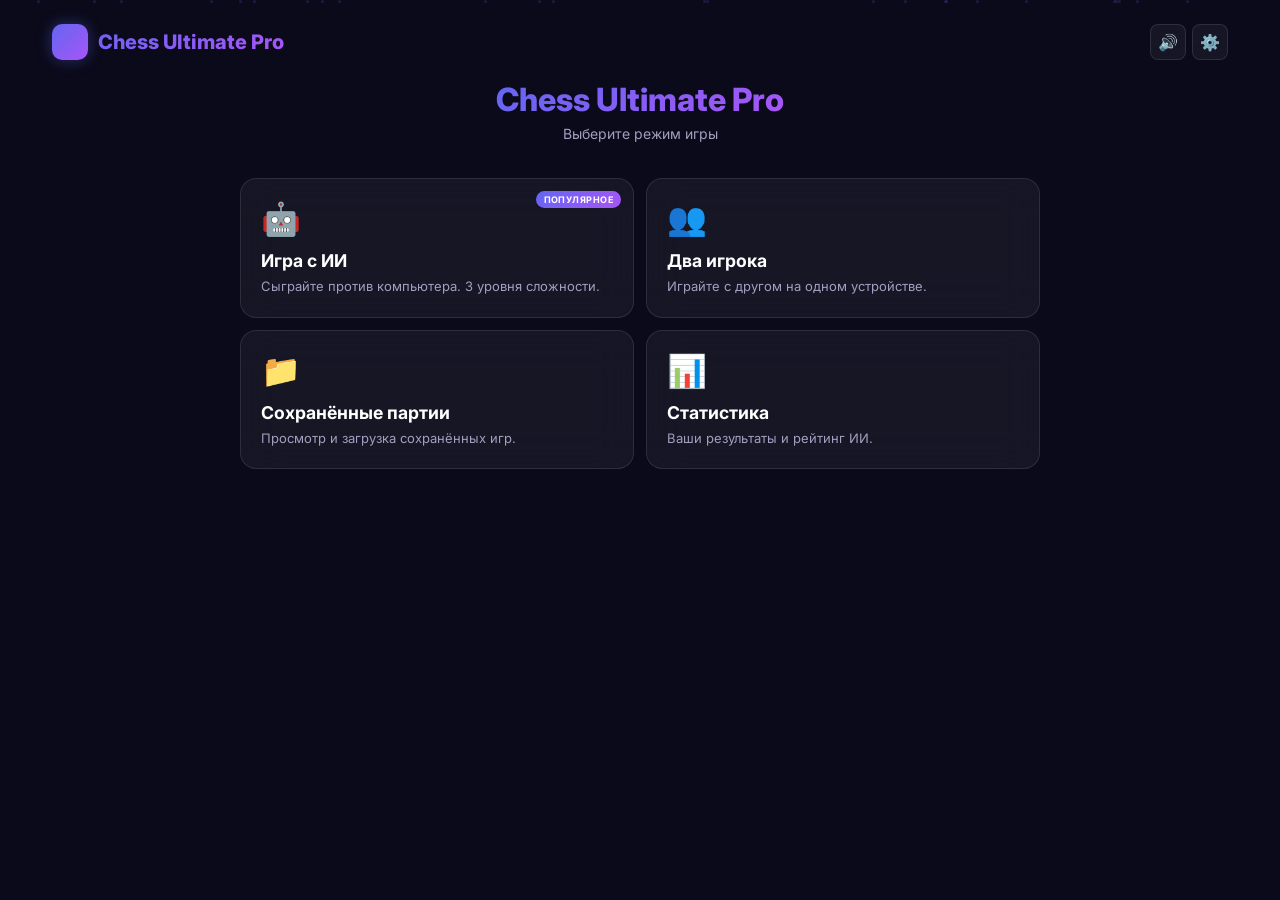
==== commit ae85b267: "Add files via upload" ====
--- a/index.html.html
+++ b/index.html.html
@@ -85,17 +85,24 @@
 .square.valid-capture::after{content:'';position:absolute;inset:0;border:3px solid var(--valid-capture);border-radius:0;animation:ring-in .25s ease-out}
 @keyframes dot-in{from{transform:scale(0);opacity:0}to{transform:scale(1);opacity:1}}
 @keyframes ring-in{from{transform:scale(1.3);opacity:0}to{transform:scale(1);opacity:1}}
+.board.shake{animation:board-shake 0.4s ease-in-out}
+@keyframes board-shake{0%,100%{transform:translateX(0)}15%{transform:translateX(-4px) rotate(-0.5deg)}30%{transform:translateX(4px) rotate(0.5deg)}45%{transform:translateX(-3px)}60%{transform:translateX(3px)}75%{transform:translateX(-1px)}90%{transform:translateX(1px)}}
+.board-wrapper{position:relative}
+.piece-trail{position:absolute;pointer-events:none;z-index:4;height:4px;border-radius:3px;animation:trail-line 4s ease-out forwards}
+.piece-trail.trail-white{background:linear-gradient(90deg,rgba(255,255,255,0.95),rgba(255,255,255,0.6),rgba(255,255,255,0.15),transparent);box-shadow:0 0 10px rgba(255,255,255,0.6),0 0 20px rgba(255,255,255,0.2)}
+.piece-trail.trail-black{background:linear-gradient(90deg,rgba(26,26,26,0.95),rgba(26,26,26,0.6),rgba(26,26,26,0.15),transparent);box-shadow:0 0 10px rgba(0,0,0,0.5),0 0 20px rgba(0,0,0,0.15)}
+@keyframes trail-line{0%{opacity:0.9}20%{opacity:0.75}50%{opacity:0.4}80%{opacity:0.15}100%{opacity:0}}
 .piece{font-size:clamp(1.8rem,10vw,3rem);line-height:1;z-index:2;transition:transform .12s cubic-bezier(.4,0,.2,1);cursor:grab;position:relative}
 .piece:active{cursor:grabbing;transform:scale(1.12)}
-.piece.white{color:#f5f5f5;-webkit-text-stroke:1.2px #1a1a1a;text-stroke:1.2px #1a1a1a;text-shadow:0 1px 3px rgba(0,0,0,0.3),0 0 6px rgba(255,255,255,0.15)}
-.piece.black{color:#0a0a0a;text-shadow:0 1px 2px rgba(255,255,255,0.1)}
+.piece.white{color:#ffffff;text-shadow:-1px -1px 0 #000,1px -1px 0 #000,-1px 1px 0 #000,1px 1px 0 #000,0 2px 4px rgba(0,0,0,0.5)}
+.piece.black{color:#1a1a1a;text-shadow:0 1px 2px rgba(255,255,255,0.15)}
 .piece.capturing{animation:capture-anim .4s ease-out forwards}
-@keyframes capture-anim{0%{transform:scale(1)}30%{transform:scale(1.3) rotate(10deg)}60%{transform:scale(.8) rotate(-5deg);opacity:.5}100%{transform:scale(0);opacity:0}}
+@keyframes capture-anim{0%{transform:scale(1) rotate(0)}20%{transform:scale(1.5) rotate(-15deg)}50%{transform:scale(1.2) rotate(10deg);opacity:.8}70%{transform:scale(.6) rotate(-20deg);opacity:.3}100%{transform:scale(0) rotate(30deg);opacity:0}}
 .piece.moving{animation:move-anim .25s ease-out}
 @keyframes move-anim{0%{transform:scale(1)}50%{transform:scale(1.15)}100%{transform:scale(1)}}
-.capture-effect{position:absolute;inset:0;pointer-events:none;z-index:10;display:flex;align-items:center;justify-content:center}
-.capture-effect::after{content:'💥';font-size:clamp(1.5rem,8vw,2.5rem);animation:capture-boom .5s ease-out forwards;position:absolute}
-@keyframes capture-boom{0%{transform:scale(0);opacity:1}50%{transform:scale(1.5);opacity:.8}100%{transform:scale(2);opacity:0}}
+.capture-effect{position:absolute;inset:0;pointer-events:none;z-index:60;display:flex;align-items:center;justify-content:center}
+.capture-effect span{font-size:clamp(2.5rem,14vw,4rem);animation:capture-boom .6s cubic-bezier(.34,1.56,.64,1) forwards;filter:drop-shadow(0 0 10px rgba(255,200,0,0.8))}
+@keyframes capture-boom{0%{transform:scale(0) rotate(-30deg);opacity:0}30%{transform:scale(1.8) rotate(10deg);opacity:1}60%{transform:scale(1.4) rotate(-5deg);opacity:.9}100%{transform:scale(3) rotate(0);opacity:0}}
 .coord{position:absolute;font-family:'JetBrains Mono',monospace;font-size:clamp(.5rem,1.5vw,.625rem);font-weight:600;color:rgba(0,0,0,0.5);pointer-events:none;z-index:1}
 .coord-file{bottom:2px;right:3px}
 .coord-rank{top:2px;left:3px}
@@ -229,8 +236,8 @@
 .rating-bar{width:100%;height:6px;background:var(--bg-tertiary);border-radius:3px;overflow:hidden;margin:8px 0}
 .rating-bar-fill{height:100%;background:linear-gradient(90deg,var(--accent),var(--accent-secondary));border-radius:3px;transition:width .5s ease}
 
-.destruction-flash{position:absolute;inset:0;pointer-events:none;z-index:50;background:radial-gradient(circle,rgba(255,200,50,0.8) 0%,transparent 70%);animation:flash-out 0.3s ease-out forwards}
-@keyframes flash-out{0%{opacity:1;transform:scale(0.5)}100%{opacity:0;transform:scale(1.5)}}
+.destruction-flash{position:absolute;inset:0;pointer-events:none;z-index:50;background:radial-gradient(circle,rgba(255,220,80,0.95) 0%,rgba(255,150,0,0.6) 40%,transparent 75%);animation:flash-out 0.5s ease-out forwards}
+@keyframes flash-out{0%{opacity:1;transform:scale(0.3)}30%{opacity:0.9;transform:scale(1.2)}100%{opacity:0;transform:scale(2)}}
 </style>
 <base target="_blank">
 </head>
@@ -342,11 +349,11 @@
 function isKingInCheck(board,kingPos,color){return isSquareAttacked(kingPos[0],kingPos[1],color,board)}
 function isInCheck(color){return isKingInCheck(state.board,state.kingPositions[color],color)}
 
-function executeMove(fromRow,fromCol,toRow,toCol,promotionChoice){const piece=state.board[fromRow][fromCol];const color=piece===piece.toUpperCase()?'white':'black';const p=typeOf(piece);const captured=state.board[toRow][toCol];let isCapture=!!captured,isCastle=false,isEnPassant=false;const stateCopy={board:copyBoard(state.board),turn:state.turn,castling:JSON.parse(JSON.stringify(state.castling)),kingPositions:JSON.parse(JSON.stringify(state.kingPositions)),enPassant:state.enPassant,halfmove:state.halfmove,fullmove:state.fullmove,capturedPieces:{white:[...state.capturedPieces.white],black:[...state.capturedPieces.black]}};if(p==='p'&&state.enPassant&&state.enPassant[0]===toRow&&state.enPassant[1]===toCol){const epRow=color==='white'?toRow+1:toRow-1;const epPiece=state.board[epRow][toCol];if(epPiece){state.capturedPieces[color==='white'?'black':'white'].push(epPiece);state.board[epRow][toCol]=null;isCapture=true;isEnPassant=true}}if(captured){
-    state.capturedPieces[color==='white'?'black':'white'].push(captured);
-    const sq=document.querySelector('.square[data-row="'+toRow+'"][data-col="'+toCol+'"]');
-    if(sq){const flash=document.createElement('div');flash.className='destruction-flash';sq.appendChild(flash);setTimeout(()=>flash.remove(),300)}
-}state.board[toRow][toCol]=piece;state.board[fromRow][fromCol]=null;if(p==='k')state.kingPositions[color]=[toRow,toCol];if(p==='k'&&Math.abs(toCol-fromCol)===2){isCastle=true;const row=fromRow;if(toCol===6){state.board[row][5]=state.board[row][7];state.board[row][7]=null}else if(toCol===2){state.board[row][3]=state.board[row][0];state.board[row][0]=null}}if(p==='p'&&(toRow===0||toRow===7)){if(promotionChoice){state.board[toRow][toCol]=color==='white'?promotionChoice.toUpperCase():promotionChoice.toLowerCase();AudioEngine.play('promotion')}else{state.pendingPromotion={fromRow,fromCol,toRow,toCol,stateCopy};showPromotionModal();return}}if(p==='k'){state.castling[color].kingside=false;state.castling[color].queenside=false}if(p==='r'){if(fromCol===7)state.castling[color].kingside=false;if(fromCol===0)state.castling[color].queenside=false}if(captured&&typeOf(captured)==='r'){const capColor=captured===captured.toUpperCase()?'white':'black';if(toCol===7)state.castling[capColor].kingside=false;if(toCol===0)state.castling[capColor].queenside=false}if(p==='p'&&Math.abs(toRow-fromRow)===2)state.enPassant=[color==='white'?toRow+1:toRow-1,toCol];else state.enPassant=null;if(p==='p'||captured||isEnPassant)state.halfmove=0;else state.halfmove++;if(state.turn==='black')state.fullmove++;const notation=getMoveNotation(fromRow,fromCol,toRow,toCol,piece,captured,isCastle,promotionChoice);state.moveHistory.push({from:[fromRow,fromCol],to:[toRow,toCol],piece,captured,notation,state:stateCopy,turn:state.turn,isCapture,isCastle,isEnPassant});state.lastMove={from:[fromRow,fromCol],to:[toRow,toCol]};if(isCapture)AudioEngine.play('capture');else if(isCastle)AudioEngine.play('castle');else AudioEngine.play('move');state.turn=state.turn==='white'?'black':'white';state.selected=null;state.validMoves=[];renderBoard();updateUI();if(isCheckmate(state.turn)){setTimeout(()=>{AudioEngine.play('checkmate');endGame('checkmate',state.turn==='white'?'black':'white')},300)}else if(isStalemate(state.turn))endGame('stalemate');else if(isInCheck(state.turn))AudioEngine.play('check');else if(state.halfmove>=100)endGame('fifty-move');if(state.timeControl>0&&!state.timerInterval)startTimer();if(state.gameMode==='ai'&&state.turn!==state.playerColor&&!state.gameOver)setTimeout(makeAIMove,600)}
+function clearTrails(){document.querySelectorAll('.piece-trail').forEach(t=>t.remove())}
+function createTrail(fromRow,fromCol,toRow,toCol,piece){const wrapper=document.querySelector('.board-wrapper');if(!wrapper)return;clearTrails();const trail=document.createElement('div');trail.className='piece-trail '+(piece===piece.toUpperCase()?'trail-white':'trail-black');const dx=toCol-fromCol;const dy=toRow-fromRow;const dist=Math.sqrt(dx*dx+dy*dy);const angle=Math.atan2(dy,dx)*180/Math.PI;const cellSize=12.5;const startX=(fromCol+0.5)*cellSize;const startY=(fromRow+0.5)*cellSize;const len=dist*cellSize;trail.style.left='0';trail.style.top='0';trail.style.width=len+'%';trail.style.transform='translate('+startX+'%,'+startY+'%) rotate('+angle+'deg)';wrapper.appendChild(trail);setTimeout(()=>{if(trail.parentNode)trail.remove()},4000)}
+
+function executeMove(fromRow,fromCol,toRow,toCol,promotionChoice){const piece=state.board[fromRow][fromCol];if(!piece)return;const color=piece===piece.toUpperCase()?'white':'black';const p=typeOf(piece);const captured=state.board[toRow][toCol];let isCapture=!!captured,isCastle=false,isEnPassant=false;const stateCopy={board:copyBoard(state.board),turn:state.turn,castling:JSON.parse(JSON.stringify(state.castling)),kingPositions:JSON.parse(JSON.stringify(state.kingPositions)),enPassant:state.enPassant,halfmove:state.halfmove,fullmove:state.fullmove,capturedPieces:{white:[...state.capturedPieces.white],black:[...state.capturedPieces.black]}};if(p==='p'&&state.enPassant&&state.enPassant[0]===toRow&&state.enPassant[1]===toCol){const epRow=color==='white'?toRow+1:toRow-1;const epPiece=state.board[epRow][toCol];if(epPiece){state.capturedPieces[color==='white'?'black':'white'].push(epPiece);state.board[epRow][toCol]=null;isCapture=true;isEnPassant=true}}createTrail(fromRow,fromCol,toRow,toCol,piece);if(captured){state.capturedPieces[color==='white'?'black':'white'].push(captured);const boardEl=document.getElementById('board');if(boardEl)boardEl.classList.add('shake');const sq=document.querySelector('.square[data-row="'+toRow+'"][data-col="'+toCol+'"]');if(sq){const pc=sq.querySelector('.piece');if(pc){pc.classList.add('capturing');const flash=document.createElement('div');flash.className='destruction-flash';sq.appendChild(flash);const boom=document.createElement('div');boom.className='capture-effect';boom.innerHTML='<span>💥</span>';sq.appendChild(boom);setTimeout(()=>{if(boardEl)boardEl.classList.remove('shake');if(flash.parentNode)flash.remove();if(boom.parentNode)boom.remove()},500)}}}setTimeout(()=>doExecuteMovePart2(fromRow,fromCol,toRow,toCol,promotionChoice,piece,color,p,captured,isCapture,isCastle,isEnPassant,stateCopy),50)}
+function doExecuteMovePart2(fromRow,fromCol,toRow,toCol,promotionChoice,piece,color,p,captured,isCapture,isCastle,isEnPassant,stateCopy){state.board[toRow][toCol]=piece;state.board[fromRow][fromCol]=null;if(p==='k')state.kingPositions[color]=[toRow,toCol];if(p==='k'&&Math.abs(toCol-fromCol)===2){isCastle=true;const row=fromRow;if(toCol===6){state.board[row][5]=state.board[row][7];state.board[row][7]=null}else if(toCol===2){state.board[row][3]=state.board[row][0];state.board[row][0]=null}}if(p==='p'&&(toRow===0||toRow===7)){if(promotionChoice){state.board[toRow][toCol]=color==='white'?promotionChoice.toUpperCase():promotionChoice.toLowerCase();AudioEngine.play('promotion')}else{state.pendingPromotion={fromRow,fromCol,toRow,toCol,stateCopy};showPromotionModal();return}}if(p==='k'){state.castling[color].kingside=false;state.castling[color].queenside=false}if(p==='r'){if(fromCol===7)state.castling[color].kingside=false;if(fromCol===0)state.castling[color].queenside=false}if(captured&&typeOf(captured)==='r'){const capColor=captured===captured.toUpperCase()?'white':'black';if(toCol===7)state.castling[capColor].kingside=false;if(toCol===0)state.castling[capColor].queenside=false}if(p==='p'&&Math.abs(toRow-fromRow)===2)state.enPassant=[color==='white'?toRow+1:toRow-1,toCol];else state.enPassant=null;if(p==='p'||captured||isEnPassant)state.halfmove=0;else state.halfmove++;if(state.turn==='black')state.fullmove++;const notation=getMoveNotation(fromRow,fromCol,toRow,toCol,piece,captured,isCastle,promotionChoice);state.moveHistory.push({from:[fromRow,fromCol],to:[toRow,toCol],piece,captured,notation,state:stateCopy,turn:state.turn,isCapture,isCastle,isEnPassant});state.lastMove={from:[fromRow,fromCol],to:[toRow,toCol]};if(isCapture)AudioEngine.play('capture');else if(isCastle)AudioEngine.play('castle');else AudioEngine.play('move');state.turn=state.turn==='white'?'black':'white';state.selected=null;state.validMoves=[];renderBoard();updateUI();if(isCheckmate(state.turn)){setTimeout(()=>{AudioEngine.play('checkmate');endGame('checkmate',state.turn==='white'?'black':'white')},300)}else if(isStalemate(state.turn))endGame('stalemate');else if(isInCheck(state.turn))AudioEngine.play('check');else if(state.halfmove>=100)endGame('fifty-move');if(state.timeControl>0&&!state.timerInterval)startTimer();if(state.gameMode==='ai'&&state.turn!==state.playerColor&&!state.gameOver)setTimeout(makeAIMove,600)}
 
 function getMoveNotation(fromRow,fromCol,toRow,toCol,piece,captured,isCastle,promotion){const files='abcdefgh';const ranks='87654321';const p=typeOf(piece);if(isCastle)return toCol>fromCol?'O-O':'O-O-O';let notation='';if(p!=='p')notation+=p.toUpperCase();if(captured){if(p==='p')notation+=files[fromCol];notation+='x'}notation+=files[toCol]+ranks[toRow];if(promotion)notation+='='+promotion.toUpperCase();return notation}
 
@@ -376,7 +383,7 @@
 
 function showSavedGames(){const games=Storage.getSavedGames();const list=document.getElementById('saved-games-list');list.innerHTML='';if(games.length===0){list.innerHTML='<div class="history-empty">Нет сохранённых партий</div>'}else{games.forEach(game=>{const date=new Date(game.date);const dateStr=date.toLocaleDateString('ru-RU')+' '+date.toLocaleTimeString('ru-RU',{hour:'2-digit',minute:'2-digit'});const modeStr=game.mode==='ai'?'🤖 ИИ':game.mode==='pvp'?'👥 PvP':'🌐 Онлайн';const item=document.createElement('div');item.className='saved-game-item';item.innerHTML='<div class="saved-game-info"><div class="saved-game-title">'+(game.name||'Без названия')+'</div><div class="saved-game-meta">'+modeStr+' · '+dateStr+' · '+game.moveHistory.length+' ходов</div></div><div class="saved-game-actions"><button class="saved-game-btn" onclick="loadSavedGame(\''+game.id+'\')" title="Загрузить">▶️</button><button class="saved-game-btn" onclick="deleteSavedGame(\''+game.id+'\')" title="Удалить">🗑️</button></div>';list.appendChild(item)})}document.querySelectorAll('.screen').forEach(s=>s.classList.remove('active'));document.getElementById('screen-saved-games').classList.add('active')}
 
-function loadSavedGame(gameId){const games=Storage.getSavedGames();const game=games.find(g=>g.id===gameId);if(!game){showToast('❌ Игра не найдена');return}state.board=game.board;state.turn=game.turn;state.moveHistory=game.moveHistory;state.capturedPieces=game.capturedPieces;state.kingPositions=game.kingPositions;state.castling=game.castling;state.enPassant=game.enPassant;state.halfmove=game.halfmove;state.fullmove=game.fullmove;state.timers=game.timers||{white:game.timeControl*60,black:game.timeControl*60};state.gameMode=game.mode;state.difficulty=game.difficulty;state.playerColor=game.playerColor;state.timeControl=game.timeControl;state.gameOver=game.gameOver||false;state.selected=null;state.validMoves=[];document.querySelectorAll('.screen').forEach(s=>s.classList.remove('active'));document.getElementById('screen-game').classList.add('active');renderBoard();updateUI();showToast('📂 Партия загружена')}
+function loadSavedGame(gameId){clearTrails();const games=Storage.getSavedGames();const game=games.find(g=>g.id===gameId);if(!game){showToast('❌ Игра не найдена');return}state.board=game.board;state.turn=game.turn;state.moveHistory=game.moveHistory;state.capturedPieces=game.capturedPieces;state.kingPositions=game.kingPositions;state.castling=game.castling;state.enPassant=game.enPassant;state.halfmove=game.halfmove;state.fullmove=game.fullmove;state.timers=game.timers||{white:game.timeControl*60,black:game.timeControl*60};state.gameMode=game.mode;state.difficulty=game.difficulty;state.playerColor=game.playerColor;state.timeControl=game.timeControl;state.gameOver=game.gameOver||false;state.selected=null;state.validMoves=[];document.querySelectorAll('.screen').forEach(s=>s.classList.remove('active'));document.getElementById('screen-game').classList.add('active');renderBoard();updateUI();showToast('📂 Партия загружена')}
 
 function deleteSavedGame(gameId){if(!confirm('Удалить эту партию?'))return;let games=Storage.getSavedGames();games=games.filter(g=>g.id!==gameId);Storage.setSavedGames(games);showSavedGames();showToast('🗑️ Партия удалена')}
 
@@ -394,18 +401,12 @@
 
 function boardToFEN(){let fen='';for(let r=0;r<8;r++){let empty=0;for(let c=0;c<8;c++){const piece=state.board[r][c];if(!piece){empty++}else{if(empty>0){fen+=empty;empty=0}fen+=piece}}if(empty>0)fen+=empty;if(r<7)fen+='/'}fen+=' '+(state.turn==='white'?'w':'b');let castling='';if(state.castling.white.kingside)castling+='K';if(state.castling.white.queenside)castling+='Q';if(state.castling.black.kingside)castling+='k';if(state.castling.black.queenside)castling+='q';fen+=' '+(castling||'-');fen+=' '+(state.enPassant?String.fromCharCode(97+state.enPassant[1])+(8-state.enPassant[0]):'-');fen+=' '+state.halfmove+' '+state.fullmove;return fen}
 
-function makeAIMove(){if(state.gameOver)return;document.getElementById('ai-thinking').classList.add('active');setTimeout(()=>{aiMoveStep1()},50)}
-function aiMoveStep1(){const depth=state.difficulty===1?2:state.difficulty===2?3:3;const color=state.turn;const moves=getAllValidMoves(color);if(moves.length===0){document.getElementById('ai-thinking').classList.remove('active');return}moves.sort(()=>Math.random()-.5);aiMoveStep2(moves,depth,0,null,-Infinity,color)}
-function aiMoveStep2(moves,depth,index,bestMove,bestScore,color){if(index>=moves.length||state.gameOver){document.getElementById('ai-thinking').classList.remove('active');if(bestMove&&!state.gameOver)executeMove(bestMove.from[0],bestMove.from[1],bestMove.to[0],bestMove.to[1]);return}const move=moves[index];const testBoard=copyBoard(state.board);const testKings=JSON.parse(JSON.stringify(state.kingPositions));const testCastling=JSON.parse(JSON.stringify(state.castling));const piece=testBoard[move.from[0]][move.from[1]];testBoard[move.to[0]][move.to[1]]=piece;testBoard[move.from[0]][move.from[1]]=null;if(typeOf(piece)==='k')testKings[color]=[move.to[0],move.to[1]];updateCastling(testCastling,move,piece,color);const score=-negamax(testBoard,testKings,testCastling,depth-1,-Infinity,Infinity,color==='white'?'black':'white');let newBest=bestMove,newScore=bestScore;if(score>bestScore){newScore=score;newBest=move}setTimeout(()=>aiMoveStep2(moves,depth,index+1,newBest,newScore,color),0)}
-
-function updateCastling(castling,move,piece,color){const p=typeOf(piece);if(p==='k'){castling[color].kingside=false;castling[color].queenside=false}if(p==='r'){if(move.from[1]===7)castling[color].kingside=false;if(move.from[1]===0)castling[color].queenside=false}}
-function findBestMove(depth){let bestMove=null;let bestScore=-Infinity;const color=state.turn;const moves=getAllValidMoves(color);moves.sort(()=>Math.random()-.5);for(const move of moves){const testBoard=copyBoard(state.board);const testKings=JSON.parse(JSON.stringify(state.kingPositions));const testCastling=JSON.parse(JSON.stringify(state.castling));const piece=testBoard[move.from[0]][move.from[1]];testBoard[move.to[0]][move.to[1]]=piece;testBoard[move.from[0]][move.from[1]]=null;if(typeOf(piece)==='k')testKings[color]=[move.to[0],move.to[1]];const score=-negamax(testBoard,testKings,testCastling,depth-1,-Infinity,Infinity,color==='white'?'black':'white');if(score>bestScore){bestScore=score;bestMove=move}}return bestMove}
+function makeAIMove(){if(state.gameOver)return;document.getElementById('ai-thinking').classList.add('active');requestAnimationFrame(()=>{const move=pickAIMove();document.getElementById('ai-thinking').classList.remove('active');if(move&&!state.gameOver)executeMove(move.from[0],move.from[1],move.to[0],move.to[1])})}
+function pickAIMove(){const color=state.turn;const moves=getAllValidMoves(color);if(moves.length===0)return null;let bestMove=null;let bestScore=-Infinity;for(const move of moves){const testBoard=copyBoard(state.board);const piece=testBoard[move.from[0]][move.from[1]];testBoard[move.to[0]][move.to[1]]=piece;testBoard[move.from[0]][move.from[1]]=null;const score=evaluateBoard(testBoard,color);if(score>bestScore){bestScore=score;bestMove=move}}return bestMove}
 
 function getAllValidMoves(color){const moves=[];for(let r=0;r<8;r++){for(let c=0;c<8;c++){const piece=state.board[r][c];if(piece&&isOwnPiece(piece,color)){const valid=getValidMoves(r,c);for(const m of valid)moves.push({from:[r,c],to:m})}}}return moves}
 
-function negamax(board,kings,castling,depth,alpha,beta,color){if(depth===0)return evaluateBoard(board,color);const moves=getAllMovesForBoard(board,kings,castling,color);if(moves.length===0){if(isKingInCheck(board,kings[color],color))return-999999+(10-depth);return 0}for(const move of moves){const newBoard=copyBoard(board);const newKings=JSON.parse(JSON.stringify(kings));const newCastling=JSON.parse(JSON.stringify(castling));const piece=newBoard[move.from[0]][move.from[1]];newBoard[move.to[0]][move.to[1]]=piece;newBoard[move.from[0]][move.from[1]]=null;if(typeOf(piece)==='k')newKings[color]=[move.to[0],move.to[1]];updateCastling(newCastling,move,piece,color);const score=-negamax(newBoard,newKings,newCastling,depth-1,-beta,-alpha,color==='white'?'black':'white');if(score>alpha)alpha=score;if(alpha>=beta)break}return alpha}
-
-function getAllMovesForBoard(board,kings,castling,color){const moves=[];for(let r=0;r<8;r++){for(let c=0;c<8;c++){const piece=board[r][c];if(piece&&((color==='white'&&piece===piece.toUpperCase())||(color==='black'&&piece===piece.toLowerCase()))){const rawMoves=getRawMoves(r,c,piece,board);for(const m of rawMoves){const testBoard=copyBoard(board);testBoard[m[0]][m[1]]=testBoard[r][c];testBoard[r][c]=null;const kingPos=typeOf(piece)==='k'?m:kings[color];if(!isKingInCheck(testBoard,kingPos,color))moves.push({from:[r,c],to:m})}}}}return moves}
+
 
 function evaluateBoard(board,color){let score=0;for(let r=0;r<8;r++){for(let c=0;c<8;c++){const piece=board[r][c];if(!piece)continue;const type=typeOf(piece);const pieceColor=piece===piece.toUpperCase()?'white':'black';const value=PIECE_VALUES[type];const pst=PST[type];const pstValue=pieceColor==='white'?pst[r][c]:pst[7-r][c];if(pieceColor===color)score+=value+pstValue;else score-=value+pstValue}}return score}
 
@@ -417,7 +418,7 @@
 
 function resignGame(){if(state.gameOver)return;if(confirm('Вы уверены, что хотите сдаться?'))endGame('resign',state.turn==='white'?'black':'white')}
 
-function newGame(){closeModal('modal-gameover');initBoard();renderBoard();updateUI();if(state.gameMode==='ai'&&state.playerColor==='black')setTimeout(makeAIMove,600)}
+function newGame(){closeModal('modal-gameover');clearTrails();initBoard();renderBoard();updateUI();if(state.gameMode==='ai'&&state.playerColor==='black')setTimeout(makeAIMove,600)}
 
 function showMenu(){closeModal('modal-gameover');closeModal('modal-settings');closeModal('modal-exit-confirm');document.querySelectorAll('.screen').forEach(s=>s.classList.remove('active'));document.getElementById('screen-menu').classList.add('active');if(state.timerInterval){clearInterval(state.timerInterval);state.timerInterval=null}}
 
@@ -435,7 +436,7 @@
 
 function confirmExitToMenu(){if(state.moveHistory.length>0&&!state.gameOver)openModal('modal-exit-confirm');else doExitToMenu()}
 
-function doExitToMenu(){closeModal('modal-exit-confirm');if(state.timerInterval){clearInterval(state.timerInterval);state.timerInterval=null}state.gameMode='pvp';state.gameOver=false;document.querySelectorAll('.screen').forEach(s=>s.classList.remove('active'));document.getElementById('screen-menu').classList.add('active');showToast('🏠 Главное меню')}
+function doExitToMenu(){closeModal('modal-exit-confirm');clearTrails();if(state.timerInterval){clearInterval(state.timerInterval);state.timerInterval=null}state.gameMode='pvp';state.gameOver=false;document.querySelectorAll('.screen').forEach(s=>s.classList.remove('active'));document.getElementById('screen-menu').classList.add('active');showToast('🏠 Главное меню')}
 
 function selectTime(minutes){state.timeControl=minutes;document.querySelectorAll('.time-btn').forEach(btn=>{btn.classList.toggle('active',parseInt(btn.dataset.time)===minutes)})}
 
